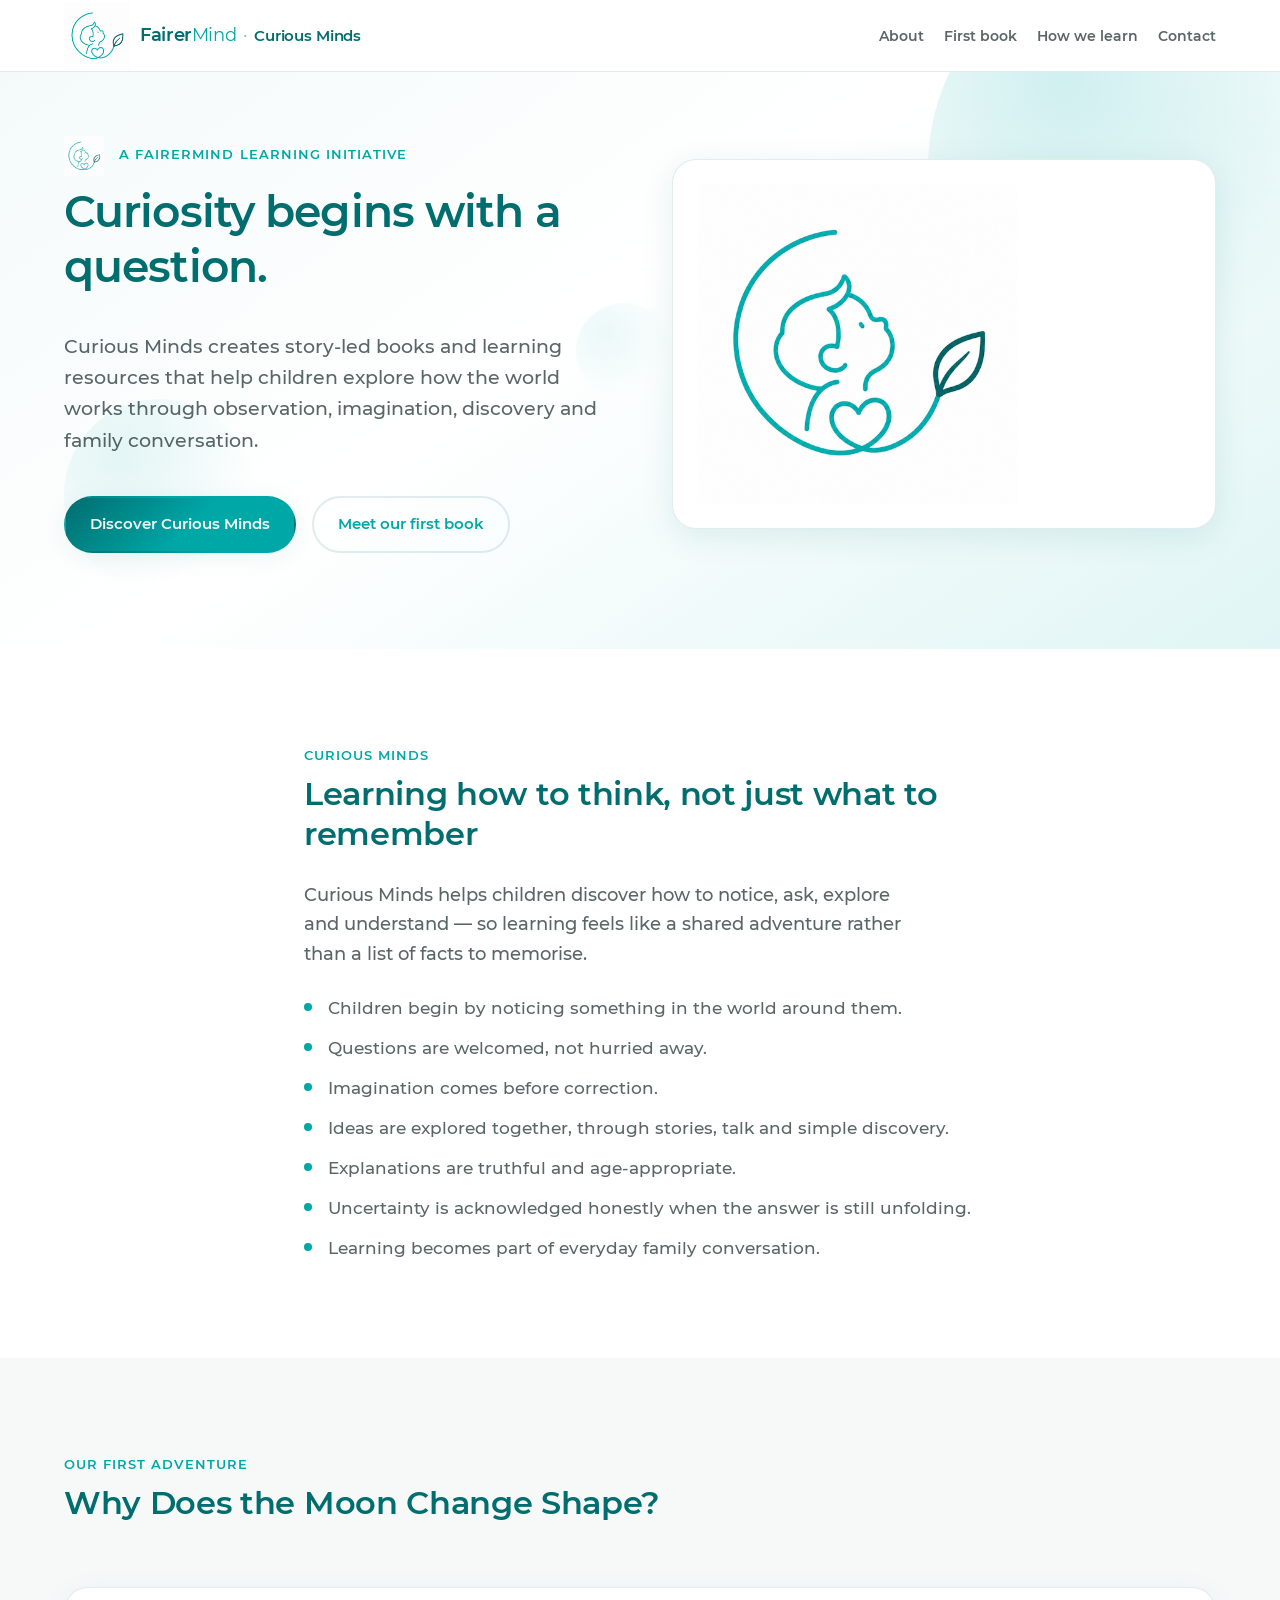
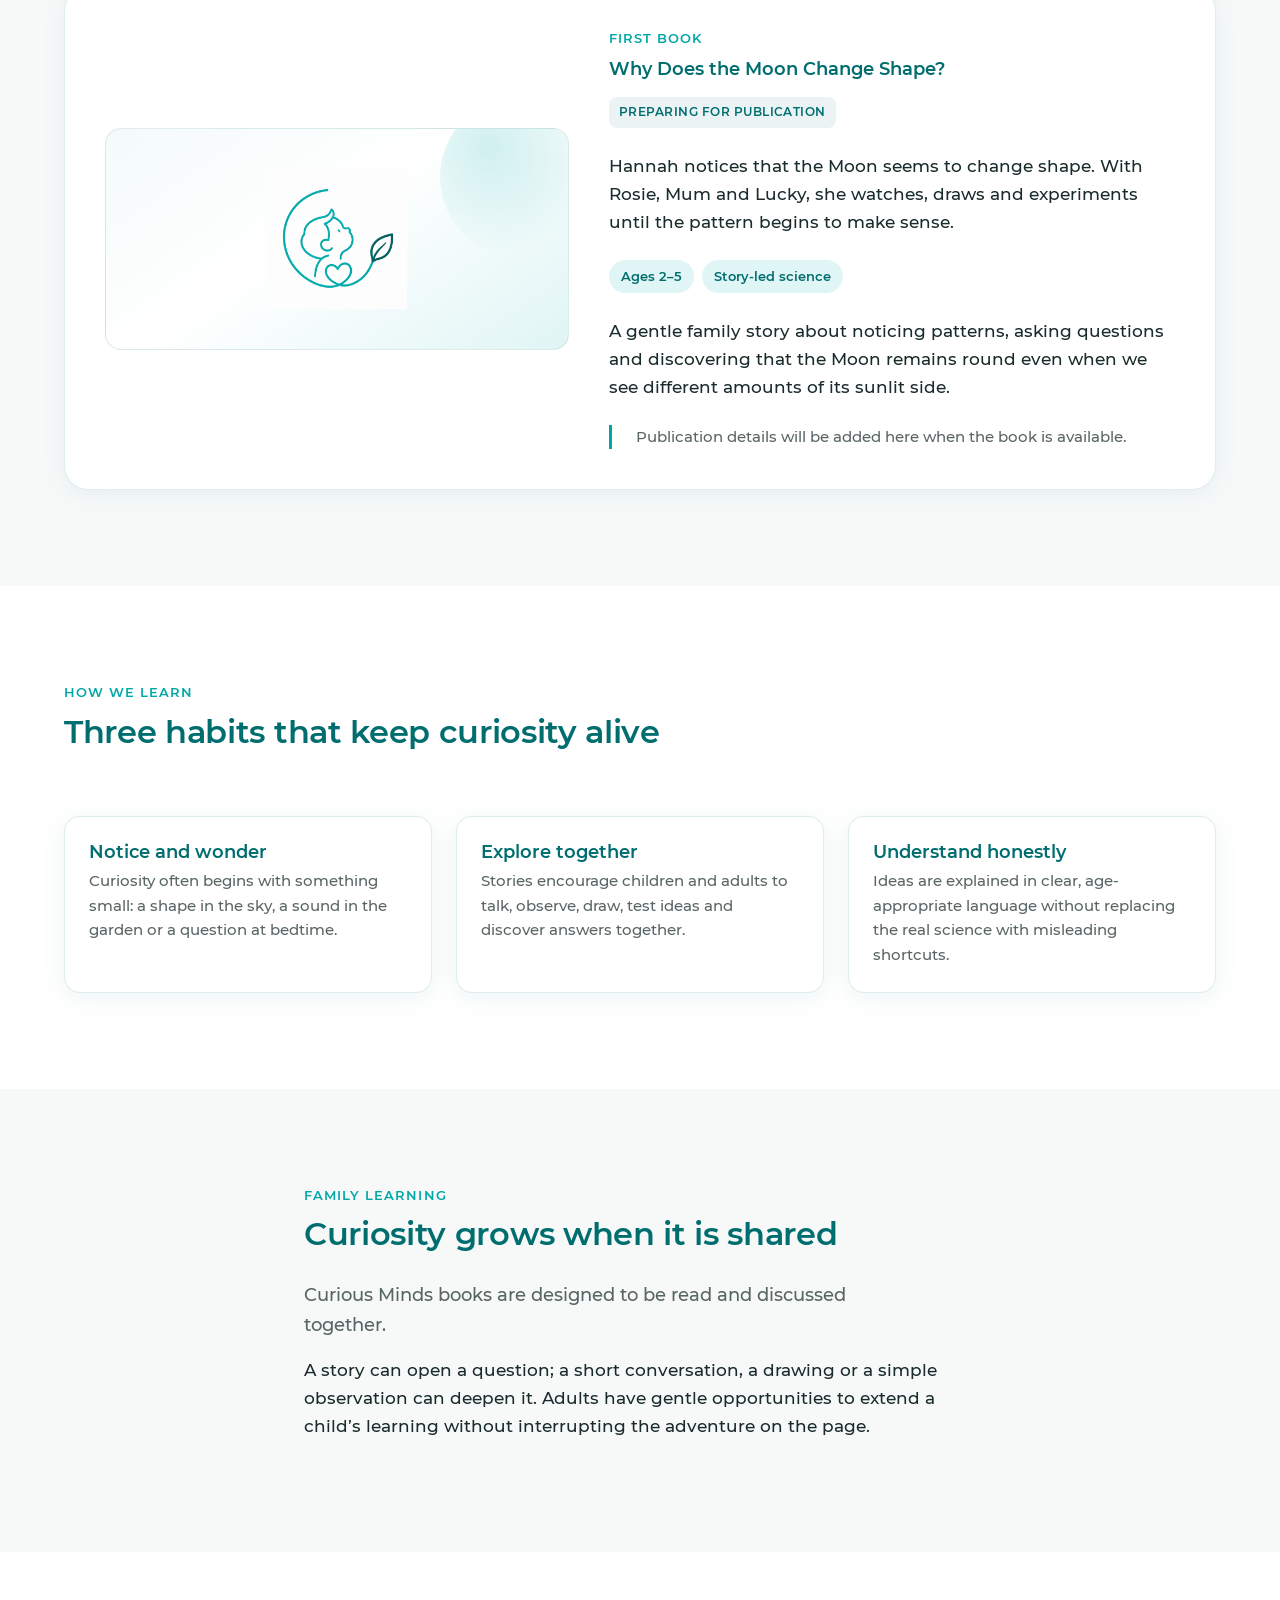
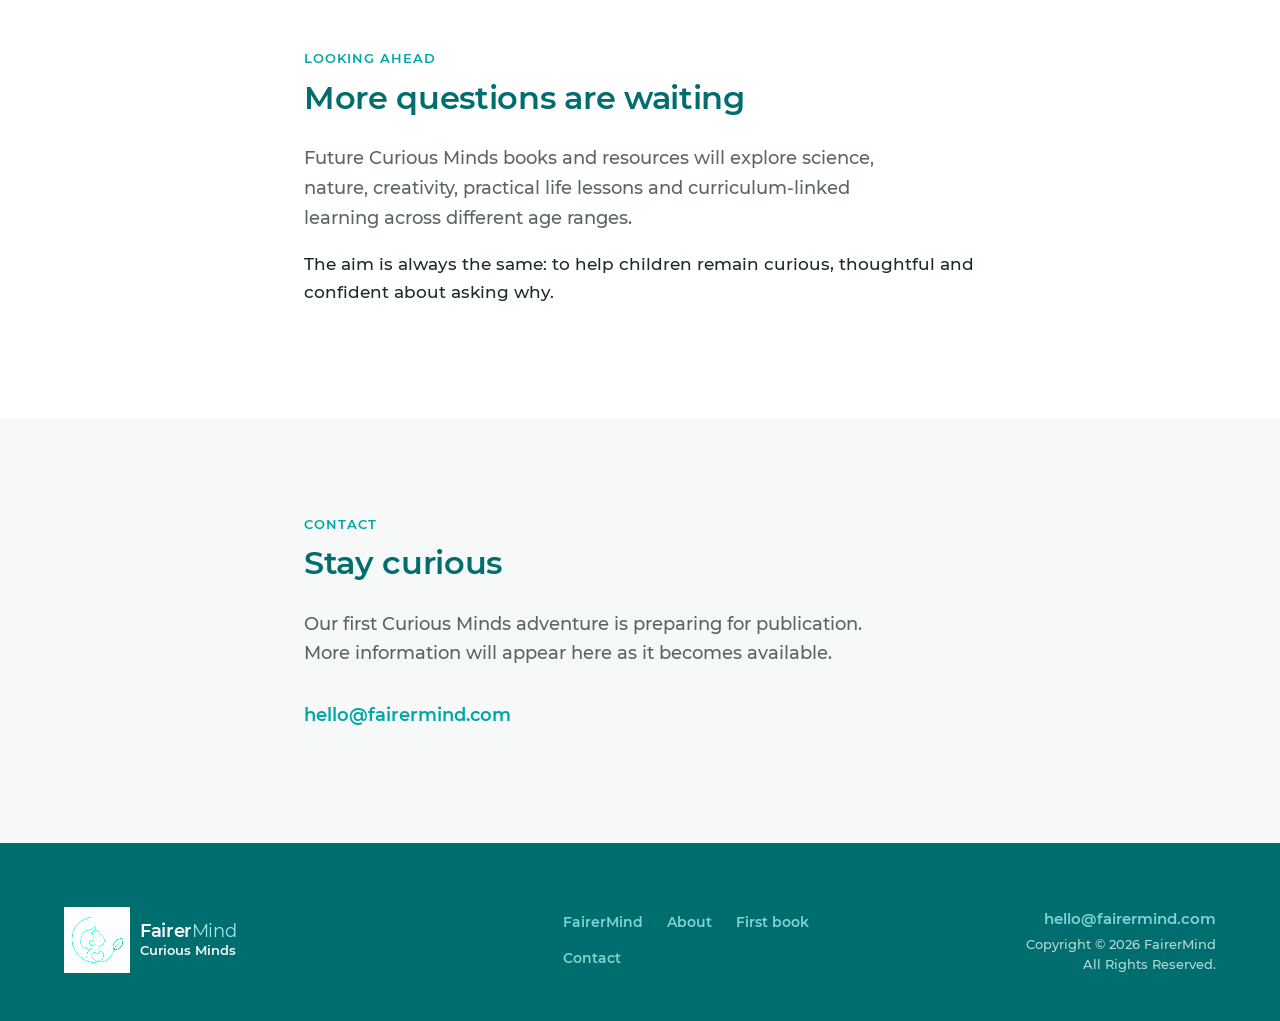
==== index.html @ 2596b267 "Create Curious Minds public website" ====
<!DOCTYPE html>
<html lang="en-GB">
<head>
  <meta charset="UTF-8">
  <meta name="viewport" content="width=device-width, initial-scale=1.0">
  <meta name="description" content="Curious Minds creates story-led books and learning resources that help children explore how the world works through observation, imagination, discovery and family conversation.">
  <title>Curious Minds | Curiosity-led learning from FairerMind</title>
  <link rel="icon" type="image/svg+xml" href="favicon.svg?v=1">
  <link rel="stylesheet" href="css/styles.css">
</head>
<body>
  <a class="skip-link" href="#main">Skip to content</a>

  <header class="site-header">
    <div class="container site-header__inner">
      <div class="brand">
        <a class="brand__logo-link" href="#top" aria-label="Curious Minds home">
          <img
            class="brand__logo"
            src="assets/logos/FairerMind-CuriousMinds.png"
            alt=""
            width="66"
            height="66"
          >
        </a>
        <span class="brand__lockup">
          <a class="brand__wordmark" href="https://fairermind.com/" aria-label="FairerMind homepage">
            <span class="brand__fairer">Fairer</span><span class="brand__mind">Mind</span>
          </a>
          <span class="brand__sep" aria-hidden="true">·</span>
          <a class="brand__product" href="#top">Curious Minds</a>
        </span>
      </div>
      <nav class="site-nav" aria-label="Primary">
        <ul class="site-nav__list">
          <li><a href="#about">About</a></li>
          <li><a href="#first-book">First book</a></li>
          <li><a href="#how-we-learn">How we learn</a></li>
          <li><a href="#contact">Contact</a></li>
        </ul>
      </nav>
    </div>
  </header>

  <main id="main">
    <section class="hero" id="top" aria-labelledby="hero-heading">
      <div class="hero__bg" aria-hidden="true">
        <span class="circle circle--lg"></span>
        <span class="circle circle--md"></span>
        <span class="circle circle--sm"></span>
      </div>
      <div class="container hero__grid">
        <div class="hero__content">
          <p class="eyebrow">
            <img src="assets/logos/FairerMind-CuriousMinds.png" alt="">
            A FairerMind learning initiative
          </p>
          <h1 id="hero-heading">Curiosity begins with a question.</h1>
          <p class="hero__lead">
            Curious Minds creates story-led books and learning resources that help children
            explore how the world works through observation, imagination, discovery and family
            conversation.
          </p>
          <div class="hero__actions">
            <a class="btn btn--primary" href="#about">Discover Curious Minds</a>
            <a class="btn btn--ghost" href="#first-book">Meet our first book</a>
          </div>
        </div>
        <figure class="hero__visual">
          <img
            src="assets/logos/FairerMind-CuriousMinds.png"
            alt="Curious Minds logo"
            width="320"
            height="320"
            loading="eager"
          >
        </figure>
      </div>
    </section>

    <section class="section" id="about" aria-labelledby="about-heading">
      <div class="container narrow">
        <p class="eyebrow">Curious Minds</p>
        <h2 id="about-heading">Learning how to think, not just what to remember</h2>
        <p class="section__lead">
          Curious Minds helps children discover how to notice, ask, explore and understand —
          so learning feels like a shared adventure rather than a list of facts to memorise.
        </p>
        <ul class="about-list">
          <li>Children begin by noticing something in the world around them.</li>
          <li>Questions are welcomed, not hurried away.</li>
          <li>Imagination comes before correction.</li>
          <li>Ideas are explored together, through stories, talk and simple discovery.</li>
          <li>Explanations are truthful and age-appropriate.</li>
          <li>Uncertainty is acknowledged honestly when the answer is still unfolding.</li>
          <li>Learning becomes part of everyday family conversation.</li>
        </ul>
      </div>
    </section>

    <section class="section section--alt" id="first-book" aria-labelledby="first-book-heading">
      <div class="container">
        <div class="section__header">
          <p class="eyebrow">Our first adventure</p>
          <h2 id="first-book-heading">Why Does the Moon Change Shape?</h2>
        </div>
        <article class="book-teaser">
          <figure class="book-teaser__visual" aria-hidden="true">
            <img
              src="assets/logos/FairerMind-CuriousMinds.png"
              alt=""
              width="140"
              height="140"
            >
          </figure>
          <div class="book-teaser__content">
            <p class="eyebrow book-teaser__eyebrow">First book</p>
            <h3 class="book-teaser__title">Why Does the Moon Change Shape?</h3>
            <span class="book-badge">Preparing for publication</span>
            <p>
              Hannah notices that the Moon seems to change shape. With Rosie, Mum and Lucky,
              she watches, draws and experiments until the pattern begins to make sense.
            </p>
            <ul class="book-meta">
              <li>Ages 2–5</li>
              <li>Story-led science</li>
            </ul>
            <p>
              A gentle family story about noticing patterns, asking questions and discovering
              that the Moon remains round even when we see different amounts of its sunlit side.
            </p>
            <p class="book-teaser__note">
              Publication details will be added here when the book is available.
            </p>
          </div>
        </article>
      </div>
    </section>

    <section class="section" id="how-we-learn" aria-labelledby="how-we-learn-heading">
      <div class="container">
        <div class="section__header">
          <p class="eyebrow">How we learn</p>
          <h2 id="how-we-learn-heading">Three habits that keep curiosity alive</h2>
        </div>
        <div class="panels-grid">
          <article class="panel-card">
            <h3>Notice and wonder</h3>
            <p>
              Curiosity often begins with something small: a shape in the sky, a sound in the
              garden or a question at bedtime.
            </p>
          </article>
          <article class="panel-card">
            <h3>Explore together</h3>
            <p>
              Stories encourage children and adults to talk, observe, draw, test ideas and
              discover answers together.
            </p>
          </article>
          <article class="panel-card">
            <h3>Understand honestly</h3>
            <p>
              Ideas are explained in clear, age-appropriate language without replacing the real
              science with misleading shortcuts.
            </p>
          </article>
        </div>
      </div>
    </section>

    <section class="section section--alt" aria-labelledby="family-heading">
      <div class="container narrow">
        <p class="eyebrow">Family learning</p>
        <h2 id="family-heading">Curiosity grows when it is shared</h2>
        <p class="section__lead">
          Curious Minds books are designed to be read and discussed together.
        </p>
        <p>
          A story can open a question; a short conversation, a drawing or a simple observation
          can deepen it. Adults have gentle opportunities to extend a child’s learning without
          interrupting the adventure on the page.
        </p>
      </div>
    </section>

    <section class="section" aria-labelledby="ahead-heading">
      <div class="container narrow">
        <p class="eyebrow">Looking ahead</p>
        <h2 id="ahead-heading">More questions are waiting</h2>
        <p class="section__lead">
          Future Curious Minds books and resources will explore science, nature, creativity,
          practical life lessons and curriculum-linked learning across different age ranges.
        </p>
        <p>
          The aim is always the same: to help children remain curious, thoughtful and confident
          about asking why.
        </p>
      </div>
    </section>

    <section class="section section--alt" id="contact" aria-labelledby="contact-heading">
      <div class="container narrow">
        <p class="eyebrow">Contact</p>
        <h2 id="contact-heading">Stay curious</h2>
        <p class="section__lead">
          Our first Curious Minds adventure is preparing for publication. More information will
          appear here as it becomes available.
        </p>
        <p>
          <a class="contact-email" href="mailto:hello@fairermind.com">hello@fairermind.com</a>
        </p>
      </div>
    </section>
  </main>

  <footer class="site-footer">
    <div class="container site-footer__grid">
      <div class="site-footer__brand">
        <a class="footer-brand" href="#top" aria-label="Curious Minds home">
          <img
            class="footer-brand__logo"
            src="assets/logos/FairerMind-CuriousMinds.png"
            alt=""
            width="66"
            height="66"
          >
          <span class="footer-brand__lockup">
            <span class="footer-brand__wordmark">
              <span class="footer-brand__fairer">Fairer</span><span class="footer-brand__mind">Mind</span>
            </span>
            <span class="footer-brand__product">Curious Minds</span>
          </span>
        </a>
      </div>
      <nav class="site-footer__nav" aria-label="Footer">
        <ul>
          <li><a href="https://fairermind.com/">FairerMind</a></li>
          <li><a href="#about">About</a></li>
          <li><a href="#first-book">First book</a></li>
          <li><a href="#contact">Contact</a></li>
        </ul>
      </nav>
      <div class="site-footer__meta">
        <a class="site-footer__email" href="mailto:hello@fairermind.com">hello@fairermind.com</a>
        <p class="footer-copy">
          Copyright &copy; 2026 FairerMind<br>
          All Rights Reserved.
        </p>
      </div>
    </div>
  </footer>
</body>
</html>
---- css/styles.css ----
@font-face {
  font-family: "Montserrat";
  font-style: normal;
  font-weight: 400;
  font-display: swap;
  src: url("../assets/fonts/montserrat/Montserrat-Regular.woff2") format("woff2");
}

@font-face {
  font-family: "Montserrat";
  font-style: normal;
  font-weight: 500;
  font-display: swap;
  src: url("../assets/fonts/montserrat/Montserrat-Medium.woff2") format("woff2");
}

@font-face {
  font-family: "Montserrat";
  font-style: normal;
  font-weight: 600;
  font-display: swap;
  src: url("../assets/fonts/montserrat/Montserrat-SemiBold.woff2") format("woff2");
}

/* ==========================================================================
   FairerMind Curious Minds — public site
   Brand shell aligned with FAIRERMIND_SITE_SHELL.md
   ========================================================================== */

:root {
  --teal-primary: #00a7a7;
  --teal-dark: #006d6f;
  --teal-highlight: #00a7a7;
  --teal-muted: #7fd4d4;
  --teal-tint: #f4fafa;
  --teal-tint-deep: #e0f5f5;

  --text-primary: #006d6f;
  --text-body: #1a2b2b;
  --text-muted: rgba(26, 43, 43, 0.72);
  --text-on-teal: #f4fafa;

  --surface: #ffffff;
  --surface-alt: #f7f9f9;
  --border: rgba(0, 109, 111, 0.12);
  --shadow-soft: 0 4px 24px rgba(0, 109, 111, 0.08);
  --shadow-card: 0 8px 32px rgba(0, 109, 111, 0.1);

  --font: "Montserrat", system-ui, -apple-system, "Segoe UI", sans-serif;
  --weight-medium: 500;
  --weight-semibold: 600;
  --weight-bold: 700;

  --space-xs: 0.5rem;
  --space-sm: 1rem;
  --space-md: 1.5rem;
  --space-lg: 2.5rem;
  --space-xl: 4rem;
  --space-2xl: 6rem;

  --radius-sm: 0.5rem;
  --radius-md: 1rem;
  --radius-lg: 1.5rem;
  --radius-full: 9999px;

  --max-width: 72rem;
  --narrow-width: 42rem;
  --header-height: 4.5rem;

  --gradient-hero: linear-gradient(
    145deg,
    var(--teal-tint) 0%,
    var(--surface) 45%,
    var(--teal-tint-deep) 100%
  );
  --gradient-teal: linear-gradient(
    135deg,
    var(--teal-dark) 0%,
    var(--teal-primary) 55%,
    var(--teal-highlight) 100%
  );
}

*,
*::before,
*::after {
  box-sizing: border-box;
}

html {
  scroll-behavior: smooth;
}

body {
  margin: 0;
  font-family: var(--font);
  font-weight: var(--weight-medium);
  font-size: 1.0625rem;
  line-height: 1.65;
  color: var(--text-body);
  background: var(--surface);
  -webkit-font-smoothing: antialiased;
}

img {
  max-width: 100%;
  height: auto;
  display: block;
}

a {
  color: var(--teal-primary);
  text-decoration-thickness: 1px;
  text-underline-offset: 0.2em;
  transition: color 0.2s ease;
}

a:hover {
  color: var(--teal-dark);
}

a:focus-visible,
.btn:focus-visible {
  outline: none;
  box-shadow: 0 0 0 3px rgba(0, 109, 111, 0.2);
}

h1,
h2,
h3 {
  color: var(--text-primary);
  line-height: 1.25;
  margin-top: 0;
}

h1 {
  font-size: clamp(2rem, 5vw, 2.75rem);
  font-weight: var(--weight-bold);
  letter-spacing: -0.02em;
}

h2 {
  font-size: clamp(1.5rem, 3.5vw, 2rem);
  font-weight: var(--weight-semibold);
  letter-spacing: -0.01em;
}

h3 {
  font-size: 1.125rem;
  font-weight: var(--weight-semibold);
}

p {
  margin: 0 0 var(--space-sm);
}

ul {
  margin: 0;
  padding: 0;
}

.container {
  width: min(100% - 2rem, var(--max-width));
  margin-inline: auto;
}

.narrow {
  width: min(100% - 2rem, var(--narrow-width));
  margin-inline: auto;
}

.skip-link {
  position: absolute;
  top: -100%;
  left: var(--space-sm);
  z-index: 1000;
  padding: 0.75rem 1rem;
  background: var(--teal-dark);
  color: var(--text-on-teal);
  border-radius: var(--radius-sm);
  text-decoration: none;
  font-weight: var(--weight-semibold);
}

.skip-link:focus {
  top: var(--space-sm);
}

.eyebrow {
  font-size: 0.8125rem;
  font-weight: var(--weight-semibold);
  letter-spacing: 0.08em;
  text-transform: uppercase;
  color: var(--teal-primary);
  margin: 0 0 var(--space-xs);
}

.eyebrow img {
  display: inline-block;
  vertical-align: middle;
  width: auto;
  height: 40px;
  margin-right: 0.625rem;
}

.section__lead {
  font-size: 1.125rem;
  color: var(--text-muted);
  max-width: 38rem;
}

/* Header */

.site-header {
  position: sticky;
  top: 0;
  z-index: 100;
  height: var(--header-height);
  background: rgba(255, 255, 255, 0.92);
  backdrop-filter: blur(12px);
  border-bottom: 1px solid var(--border);
}

.site-header__inner {
  display: flex;
  align-items: center;
  justify-content: space-between;
  height: 100%;
  gap: var(--space-md);
}

.brand {
  display: inline-flex;
  align-items: center;
  gap: 0.625rem;
  color: var(--text-primary);
}

.brand__logo-link {
  display: flex;
  flex-shrink: 0;
  text-decoration: none;
}

.brand__logo {
  width: 66px;
  height: 66px;
  object-fit: contain;
}

.brand__lockup {
  display: inline-flex;
  align-items: baseline;
  flex-wrap: wrap;
  line-height: 1.15;
  gap: 0;
}

.brand__wordmark {
  font-size: 1.125rem;
  letter-spacing: -0.02em;
  text-decoration: none;
}

.brand__fairer {
  font-weight: var(--weight-semibold);
  color: var(--teal-dark);
}

.brand__mind {
  font-weight: 400;
  color: var(--teal-primary);
}

.brand__wordmark:hover .brand__fairer {
  color: var(--teal-primary);
}

.brand__wordmark:hover .brand__mind {
  color: var(--teal-dark);
}

.brand__sep {
  margin: 0 0.35em;
  font-size: 1.125rem;
  font-weight: 400;
  color: var(--teal-primary);
  opacity: 0.65;
}

.brand__product {
  font-size: 0.9375rem;
  font-weight: var(--weight-semibold);
  color: var(--teal-dark);
  letter-spacing: -0.01em;
  text-decoration: none;
}

.brand__product:hover {
  color: var(--teal-primary);
}

.site-nav__list {
  display: flex;
  flex-wrap: wrap;
  gap: 0.25rem 1.25rem;
  list-style: none;
}

.site-nav a {
  text-decoration: none;
  font-size: 0.875rem;
  font-weight: var(--weight-semibold);
  color: var(--text-muted);
}

.site-nav a:hover {
  color: var(--teal-primary);
}

/* Buttons */

.btn {
  display: inline-flex;
  align-items: center;
  justify-content: center;
  padding: 0.875rem 1.5rem;
  font-family: var(--font);
  font-size: 0.9375rem;
  font-weight: var(--weight-semibold);
  text-decoration: none;
  border-radius: var(--radius-full);
  border: 2px solid transparent;
  transition: background 0.2s ease, color 0.2s ease, border-color 0.2s ease,
    box-shadow 0.2s ease;
}

.btn--primary {
  background: var(--gradient-teal);
  color: var(--text-on-teal);
  box-shadow: var(--shadow-soft);
}

.btn--primary:hover {
  color: var(--text-on-teal);
  box-shadow: var(--shadow-card);
}

.btn--ghost {
  background: transparent;
  color: var(--teal-primary);
  border-color: var(--border);
}

.btn--ghost:hover {
  background: var(--teal-tint);
  border-color: var(--teal-primary);
}

/* Hero */

.hero {
  position: relative;
  overflow: hidden;
  padding: var(--space-xl) 0 var(--space-2xl);
  background: var(--gradient-hero);
}

.hero__bg {
  position: absolute;
  inset: 0;
  pointer-events: none;
  overflow: hidden;
}

.circle {
  position: absolute;
  border-radius: var(--radius-full);
  background: radial-gradient(circle at 30% 30%, var(--teal-muted), transparent 70%);
  opacity: 0.35;
}

.circle--lg {
  width: min(28rem, 80vw);
  height: min(28rem, 80vw);
  top: -8rem;
  right: -6rem;
}

.circle--md {
  width: 12rem;
  height: 12rem;
  bottom: 10%;
  left: 5%;
  opacity: 0.2;
}

.circle--sm {
  width: 6rem;
  height: 6rem;
  top: 40%;
  left: 45%;
  opacity: 0.15;
}

.hero__grid {
  position: relative;
  display: grid;
  gap: var(--space-xl);
  align-items: center;
}

.hero__content {
  max-width: 36rem;
}

.hero__lead {
  font-size: 1.1875rem;
  color: var(--text-muted);
  margin-bottom: var(--space-lg);
}

.hero__actions {
  display: flex;
  flex-wrap: wrap;
  gap: var(--space-sm);
  align-items: center;
}

.hero__visual {
  margin: 0;
  padding: var(--space-md);
  background: var(--surface);
  border-radius: var(--radius-lg);
  box-shadow: var(--shadow-card);
  border: 1px solid var(--border);
}

.hero__visual img {
  width: 320px;
  max-width: 100%;
  height: auto;
  margin-right: auto;
  object-fit: contain;
}

/* Sections */

.section {
  padding: var(--space-2xl) 0;
}

.section--alt {
  background: var(--surface-alt);
}

.section__header {
  margin-bottom: var(--space-xl);
}

.section__header .section__lead {
  margin-top: var(--space-sm);
}

.about-list {
  list-style: none;
  margin: var(--space-md) 0 0;
  padding: 0;
  display: grid;
  gap: 0.75rem;
}

.about-list li {
  position: relative;
  padding-left: 1.5rem;
  color: var(--text-muted);
  font-size: 1.0625rem;
}

.about-list li::before {
  content: "";
  position: absolute;
  left: 0;
  top: 0.55em;
  width: 0.5rem;
  height: 0.5rem;
  border-radius: var(--radius-full);
  background: var(--teal-primary);
}

.panels-grid {
  display: grid;
  gap: var(--space-md);
}

.panel-card {
  padding: var(--space-md);
  background: var(--surface);
  border: 1px solid var(--border);
  border-radius: var(--radius-md);
  box-shadow: var(--shadow-soft);
}

.panel-card h3 {
  margin-bottom: 0.35rem;
}

.panel-card p {
  margin: 0;
  font-size: 0.9375rem;
  color: var(--text-muted);
}

/* First book teaser */

.book-teaser {
  display: grid;
  gap: var(--space-lg);
  padding: var(--space-lg);
  background: var(--surface);
  border: 1px solid var(--border);
  border-radius: var(--radius-lg);
  box-shadow: var(--shadow-soft);
}

.book-teaser__visual {
  margin: 0;
  display: flex;
  align-items: center;
  justify-content: center;
  min-height: 12rem;
  padding: var(--space-lg);
  background: var(--gradient-hero);
  border-radius: var(--radius-md);
  border: 1px solid var(--border);
  position: relative;
  overflow: hidden;
}

.book-teaser__visual::before {
  content: "";
  position: absolute;
  width: 10rem;
  height: 10rem;
  border-radius: var(--radius-full);
  background: radial-gradient(circle at 30% 30%, var(--teal-muted), transparent 70%);
  opacity: 0.35;
  top: -2rem;
  right: -2rem;
}

.book-teaser__visual img {
  position: relative;
  width: 140px;
  height: 140px;
  object-fit: contain;
}

.book-teaser__eyebrow {
  margin-bottom: var(--space-xs);
}

.book-teaser__title {
  margin-bottom: var(--space-sm);
}

.book-badge {
  display: inline-block;
  font-size: 0.75rem;
  font-weight: var(--weight-semibold);
  letter-spacing: 0.04em;
  text-transform: uppercase;
  padding: 0.35rem 0.65rem;
  border-radius: var(--radius-sm);
  color: var(--teal-dark);
  background: rgba(0, 109, 111, 0.08);
  margin-bottom: var(--space-md);
}

.book-meta {
  display: flex;
  flex-wrap: wrap;
  gap: 0.5rem;
  list-style: none;
  margin: var(--space-md) 0;
  padding: 0;
}

.book-meta li {
  font-size: 0.8125rem;
  font-weight: var(--weight-semibold);
  color: var(--teal-dark);
  background: var(--teal-tint-deep);
  padding: 0.35rem 0.75rem;
  border-radius: var(--radius-full);
}

.book-teaser__note {
  margin: var(--space-md) 0 0;
  font-size: 0.9375rem;
  color: var(--text-muted);
  border-left: 3px solid var(--teal-highlight);
  padding-left: var(--space-md);
}

.contact-email {
  display: inline-block;
  margin-top: var(--space-sm);
  font-size: 1.125rem;
  font-weight: var(--weight-semibold);
  text-decoration: none;
}

.contact-email:hover {
  text-decoration: underline;
}

/* Footer */

.site-footer {
  padding: var(--space-xl) 0 var(--space-lg);
  background: var(--teal-dark);
  color: rgba(240, 253, 250, 0.85);
}

.site-footer a {
  color: var(--teal-muted);
  text-decoration: none;
}

.site-footer a:hover {
  color: var(--text-on-teal);
}

.site-footer a:focus-visible {
  box-shadow: 0 0 0 3px rgba(127, 212, 212, 0.45);
}

.site-footer__grid {
  display: grid;
  gap: var(--space-lg);
}

.footer-brand {
  display: inline-flex;
  align-items: center;
  gap: 0.625rem;
  text-decoration: none;
  color: var(--text-on-teal);
}

.footer-brand__logo {
  flex-shrink: 0;
  display: block;
  width: 66px;
  height: 66px;
  object-fit: contain;
  filter: brightness(1.85) saturate(0.85);
}

.footer-brand__lockup {
  display: flex;
  flex-direction: column;
  align-items: flex-start;
  justify-content: center;
  line-height: 1.1;
  gap: 0.125rem;
}

.footer-brand__wordmark {
  font-size: 1.125rem;
  letter-spacing: -0.02em;
  white-space: nowrap;
}

.footer-brand__fairer {
  font-weight: var(--weight-semibold);
  color: #f4fafa;
}

.footer-brand__mind {
  font-weight: 400;
  color: #9de8e8;
}

.footer-brand__product {
  font-size: 0.8125rem;
  font-weight: var(--weight-semibold);
  color: #f4fafa;
}

.site-footer__nav ul {
  list-style: none;
  margin: 0;
  padding: 0;
  display: flex;
  flex-wrap: wrap;
  gap: 0.5rem 1.5rem;
}

.site-footer__nav a {
  font-size: 0.875rem;
  font-weight: var(--weight-semibold);
}

.site-footer__meta {
  display: flex;
  flex-direction: column;
  gap: 0.25rem;
}

.site-footer__email {
  font-size: 0.9375rem;
  font-weight: var(--weight-semibold);
}

.footer-copy {
  margin: 0;
  font-size: 0.8125rem;
  color: rgba(240, 253, 250, 0.75);
  line-height: 1.5;
}

/* Responsive */

@media (min-width: 48rem) {
  .hero__grid {
    grid-template-columns: 1fr 1fr;
  }

  .book-teaser {
    grid-template-columns: minmax(0, 0.9fr) minmax(0, 1.1fr);
    align-items: center;
  }

  .site-footer__grid {
    grid-template-columns: 1.5fr 1fr 1fr;
    align-items: start;
  }

  .site-footer__meta {
    text-align: right;
    align-items: flex-end;
  }
}

@media (min-width: 60rem) {
  .panels-grid {
    grid-template-columns: repeat(3, minmax(0, 1fr));
  }
}

@media (max-width: 47.99rem) {
  .site-header {
    height: auto;
    padding-block: 0.375rem;
  }

  .site-header__inner {
    flex-direction: column;
    align-items: center;
    justify-content: center;
    gap: 0.25rem;
    height: auto;
  }

  .brand {
    justify-content: center;
  }

  .brand__logo {
    width: 56px;
    height: 56px;
  }

  .brand__wordmark,
  .brand__sep {
    font-size: 1rem;
  }

  .brand__product {
    font-size: 0.8125rem;
  }

  .site-nav {
    width: 100%;
  }

  .site-nav__list {
    justify-content: center;
    gap: 0.25rem 0.8rem;
  }

  .site-nav a {
    font-size: 0.95rem;
    white-space: nowrap;
    padding-block: 0.125rem;
  }

  .hero {
    padding: var(--space-lg) 0 var(--space-xl);
  }

  .hero__actions {
    width: 100%;
  }

  .hero__actions .btn {
    width: 100%;
  }
}

@media (prefers-reduced-motion: reduce) {
  html {
    scroll-behavior: auto;
  }

  *,
  *::before,
  *::after {
    transition-duration: 0.01ms !important;
  }
}
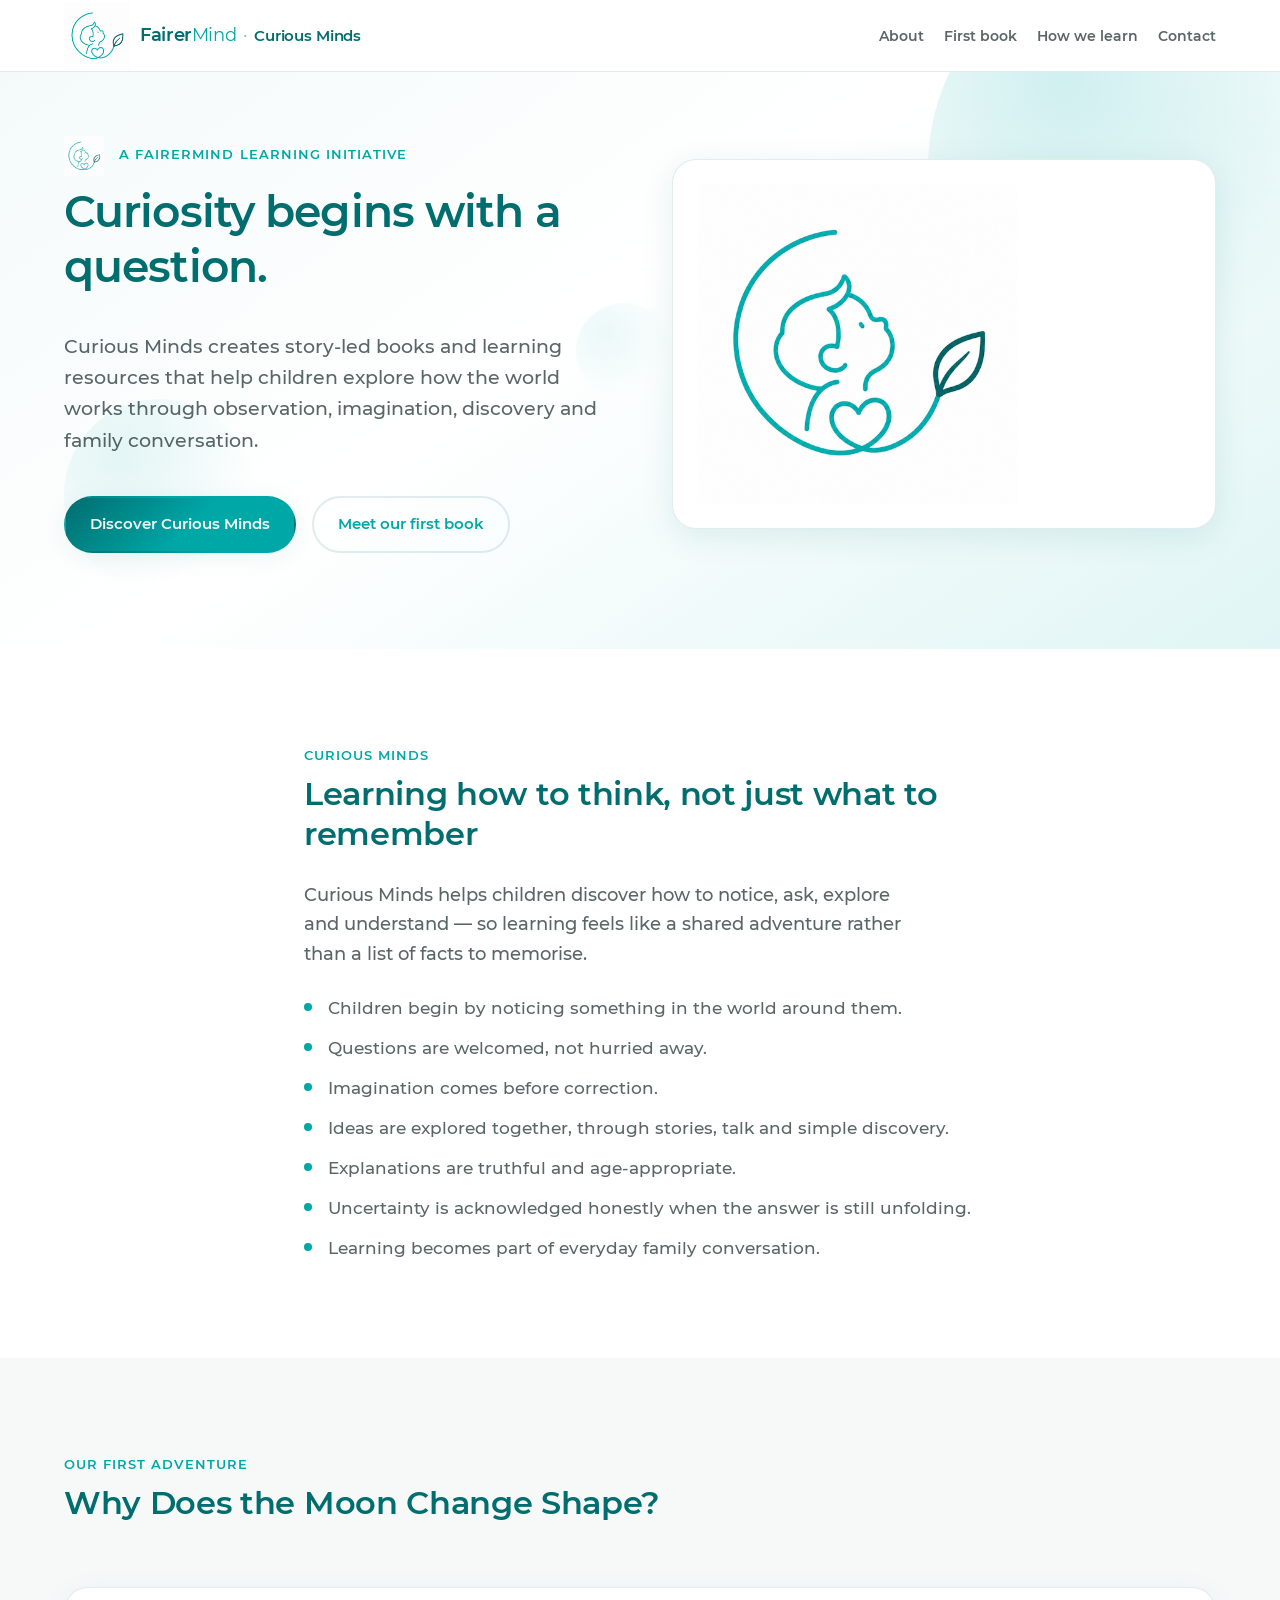
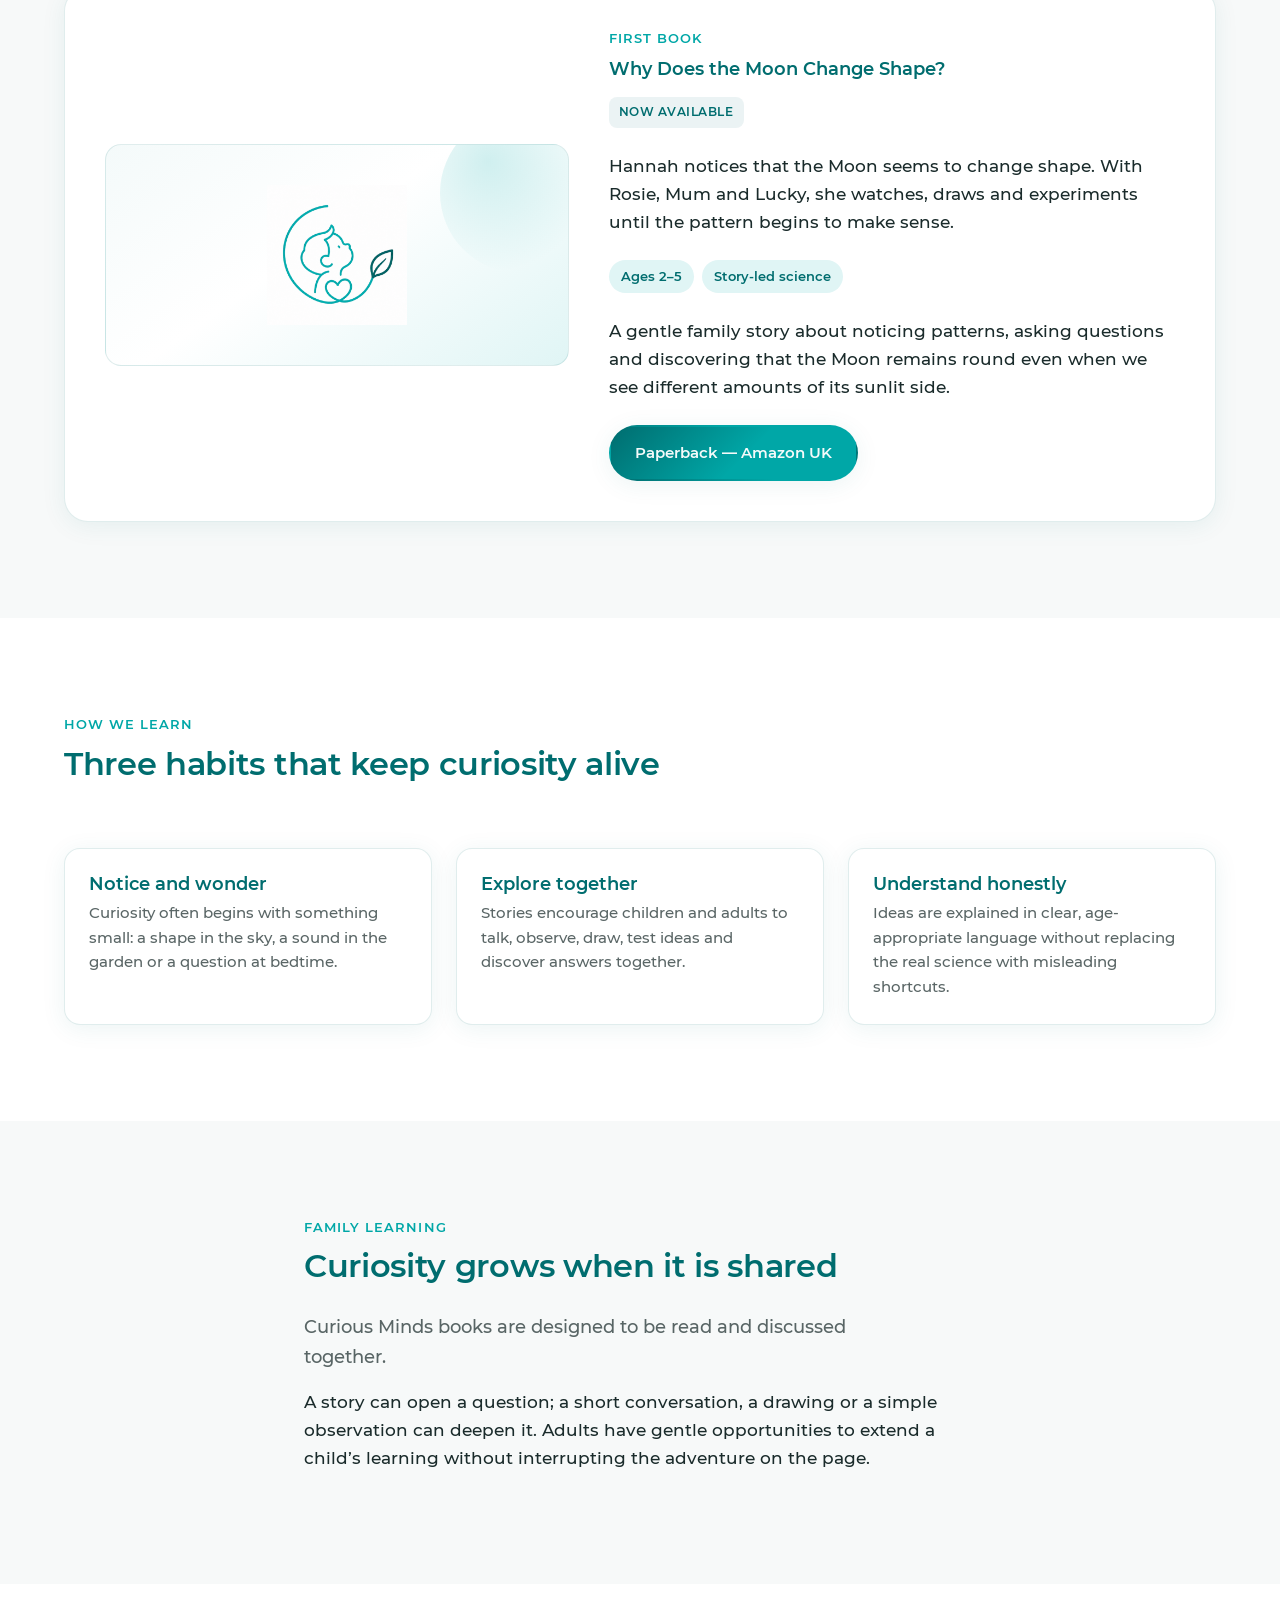
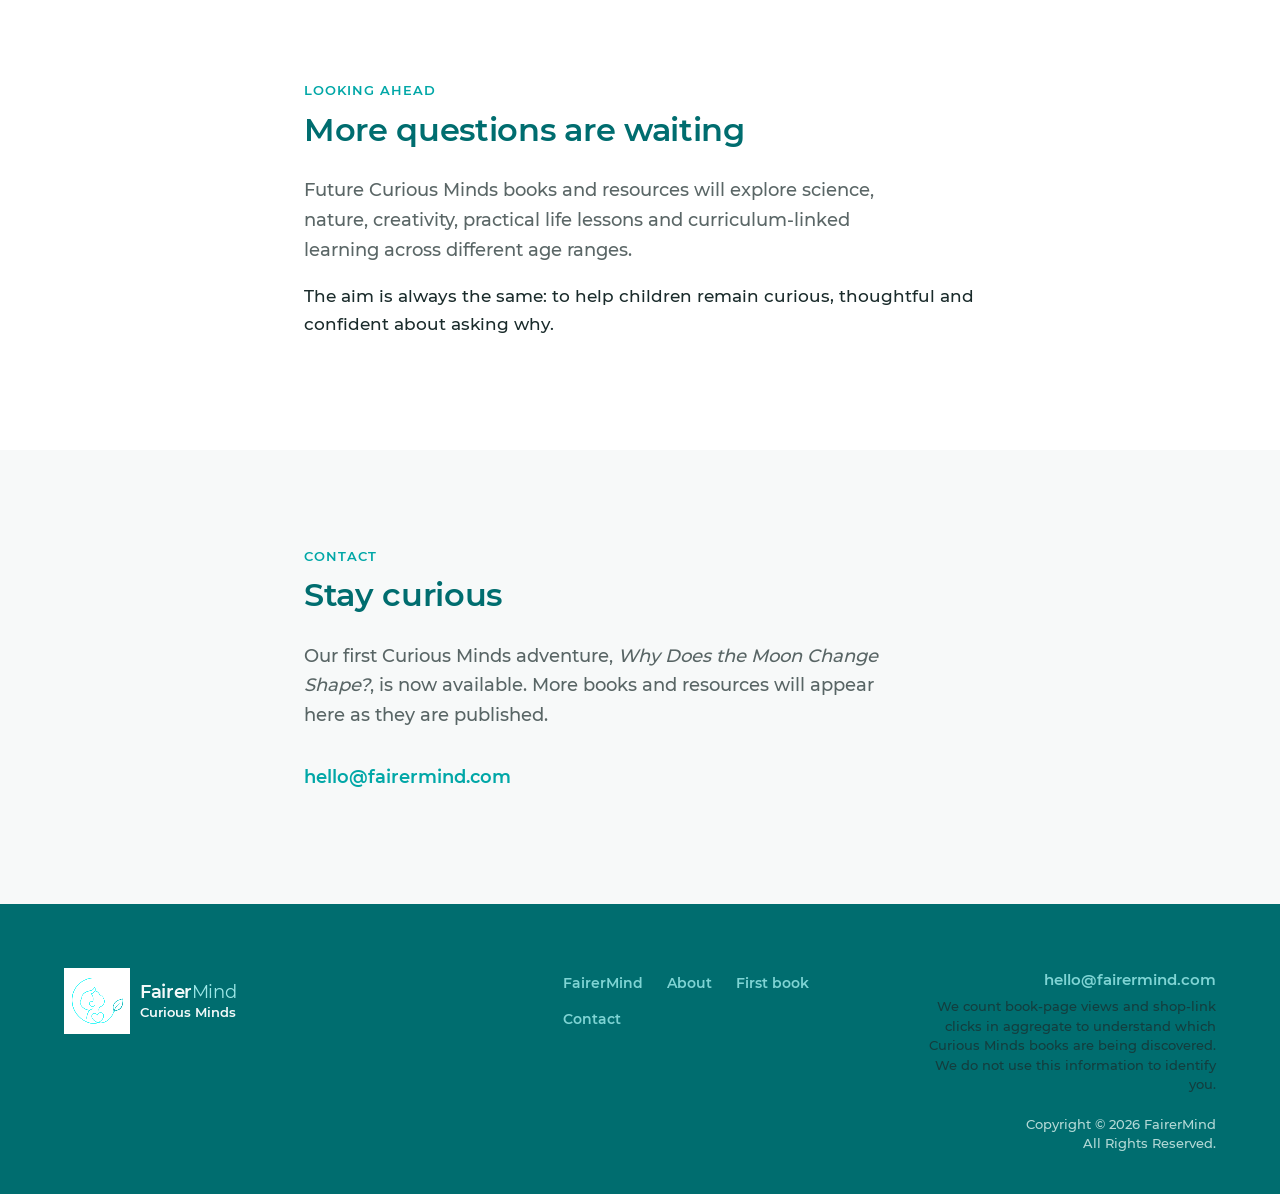
==== commit f1044793: "Add aggregate Amazon click tracking with catalogue-driven redirects Record first-party amazon_click " ====
--- a/index.html
+++ b/index.html
@@ -104,7 +104,10 @@
           <p class="eyebrow">Our first adventure</p>
           <h2 id="first-book-heading">Why Does the Moon Change Shape?</h2>
         </div>
-        <article class="book-teaser">
+        <article
+          class="book-teaser"
+          data-book-id="CM-Y02to05-STO-SCI-MOON"
+        >
           <figure class="book-teaser__visual" aria-hidden="true">
             <img
               src="assets/logos/FairerMind-CuriousMinds.png"
@@ -116,7 +119,7 @@
           <div class="book-teaser__content">
             <p class="eyebrow book-teaser__eyebrow">First book</p>
             <h3 class="book-teaser__title">Why Does the Moon Change Shape?</h3>
-            <span class="book-badge">Preparing for publication</span>
+            <span class="book-badge">Now available</span>
             <p>
               Hannah notices that the Moon seems to change shape. With Rosie, Mum and Lucky,
               she watches, draws and experiments until the pattern begins to make sense.
@@ -129,9 +132,12 @@
               A gentle family story about noticing patterns, asking questions and discovering
               that the Moon remains round even when we see different amounts of its sunlit side.
             </p>
-            <p class="book-teaser__note">
-              Publication details will be added here when the book is available.
-            </p>
+            <div class="book-purchase hero__actions" aria-label="Buy Why Does the Moon Change Shape?">
+              <a
+                class="btn btn--primary"
+                href="/go/amazon/CM-Y02to05-STO-SCI-MOON?market=GB&amp;format=paperback&amp;src=home"
+              >Paperback — Amazon UK</a>
+            </div>
           </div>
         </article>
       </div>
@@ -204,8 +210,8 @@
         <p class="eyebrow">Contact</p>
         <h2 id="contact-heading">Stay curious</h2>
         <p class="section__lead">
-          Our first Curious Minds adventure is preparing for publication. More information will
-          appear here as it becomes available.
+          Our first Curious Minds adventure, <em>Why Does the Moon Change Shape?</em>, is now
+          available. More books and resources will appear here as they are published.
         </p>
         <p>
           <a class="contact-email" href="mailto:hello@fairermind.com">hello@fairermind.com</a>
@@ -243,6 +249,10 @@
       </nav>
       <div class="site-footer__meta">
         <a class="site-footer__email" href="mailto:hello@fairermind.com">hello@fairermind.com</a>
+        <p class="footer-privacy">
+          We count book-page views and shop-link clicks in aggregate to understand which
+          Curious Minds books are being discovered. We do not use this information to identify you.
+        </p>
         <p class="footer-copy">
           Copyright &copy; 2026 FairerMind<br>
           All Rights Reserved.
--- a/css/styles.css
+++ b/css/styles.css
@@ -714,6 +714,14 @@
   font-weight: var(--weight-semibold);
 }
 
+.footer-privacy {
+  margin: 0 0 var(--space-sm);
+  font-size: 0.8125rem;
+  line-height: 1.5;
+  color: var(--text-muted);
+  max-width: 22rem;
+}
+
 .footer-copy {
   margin: 0;
   font-size: 0.8125rem;
@@ -810,6 +818,84 @@
   }
 }
 
+/* QR landing */
+
+.qr-hero {
+  padding-bottom: var(--space-xl);
+}
+
+.qr-welcome {
+  max-width: 38rem;
+}
+
+.visually-hidden {
+  position: absolute;
+  width: 1px;
+  height: 1px;
+  padding: 0;
+  margin: -1px;
+  overflow: hidden;
+  clip: rect(0, 0, 0, 0);
+  white-space: nowrap;
+  border: 0;
+}
+
+.region-form {
+  margin: 0 0 var(--space-md);
+}
+
+.region-form label {
+  display: block;
+  font-size: 0.9375rem;
+  font-weight: var(--weight-semibold);
+  color: var(--text-primary);
+  margin-bottom: var(--space-xs);
+}
+
+.region-form__controls {
+  display: flex;
+  flex-wrap: wrap;
+  gap: var(--space-sm);
+  align-items: center;
+}
+
+.region-form select {
+  min-height: 2.75rem;
+  min-width: 12rem;
+  padding: 0.65rem 0.9rem;
+  font-family: var(--font);
+  font-size: 1rem;
+  font-weight: var(--weight-medium);
+  color: var(--text-body);
+  background: var(--surface);
+  border: 2px solid var(--border);
+  border-radius: var(--radius-sm);
+}
+
+.region-form select:focus-visible,
+.region-form button:focus-visible {
+  outline: none;
+  box-shadow: 0 0 0 3px rgba(0, 109, 111, 0.2);
+}
+
+.region-form__status {
+  margin: var(--space-sm) 0 0;
+  font-size: 0.9375rem;
+  color: var(--text-muted);
+}
+
+.book-teaser .hero__actions {
+  margin-top: var(--space-md);
+}
+
+.book-purchase {
+  margin-top: var(--space-md);
+}
+
+.book-teaser .book-purchase + .hero__actions {
+  margin-top: var(--space-sm);
+}
+
 @media (prefers-reduced-motion: reduce) {
   html {
     scroll-behavior: auto;
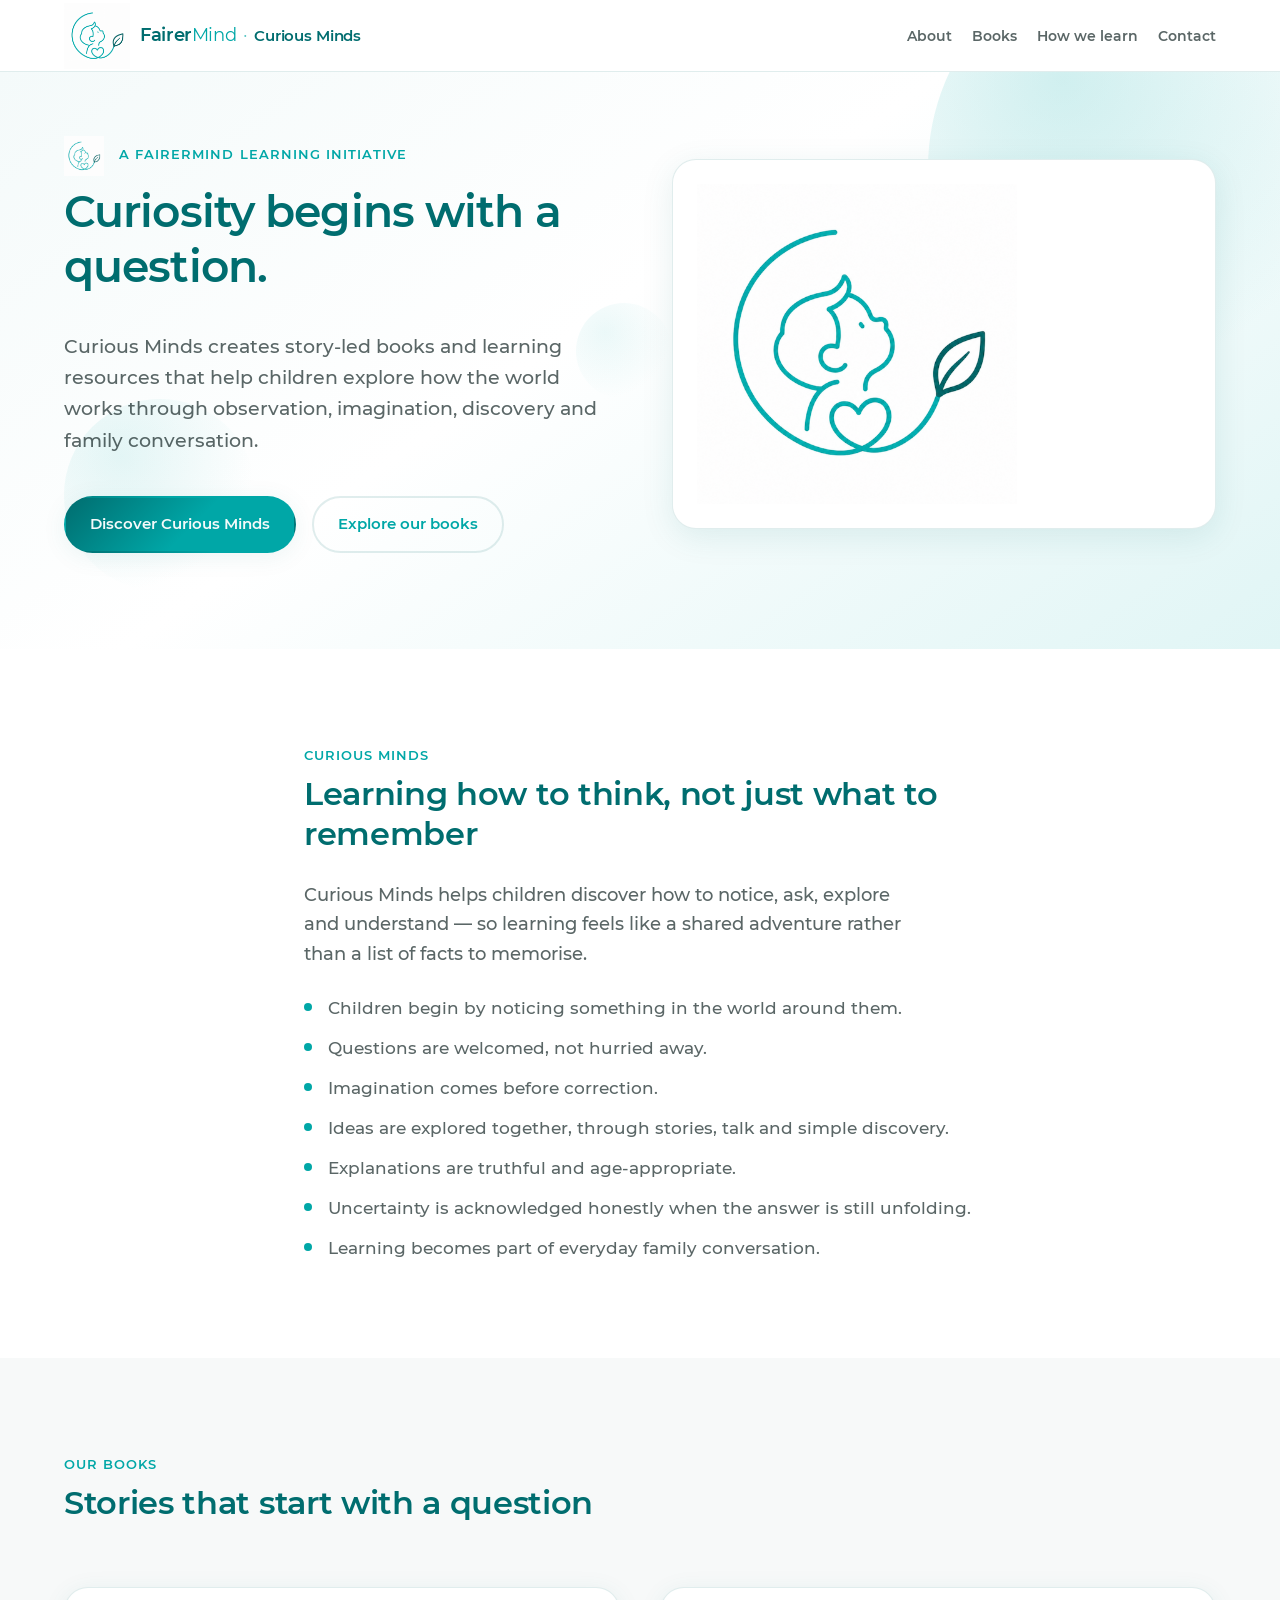
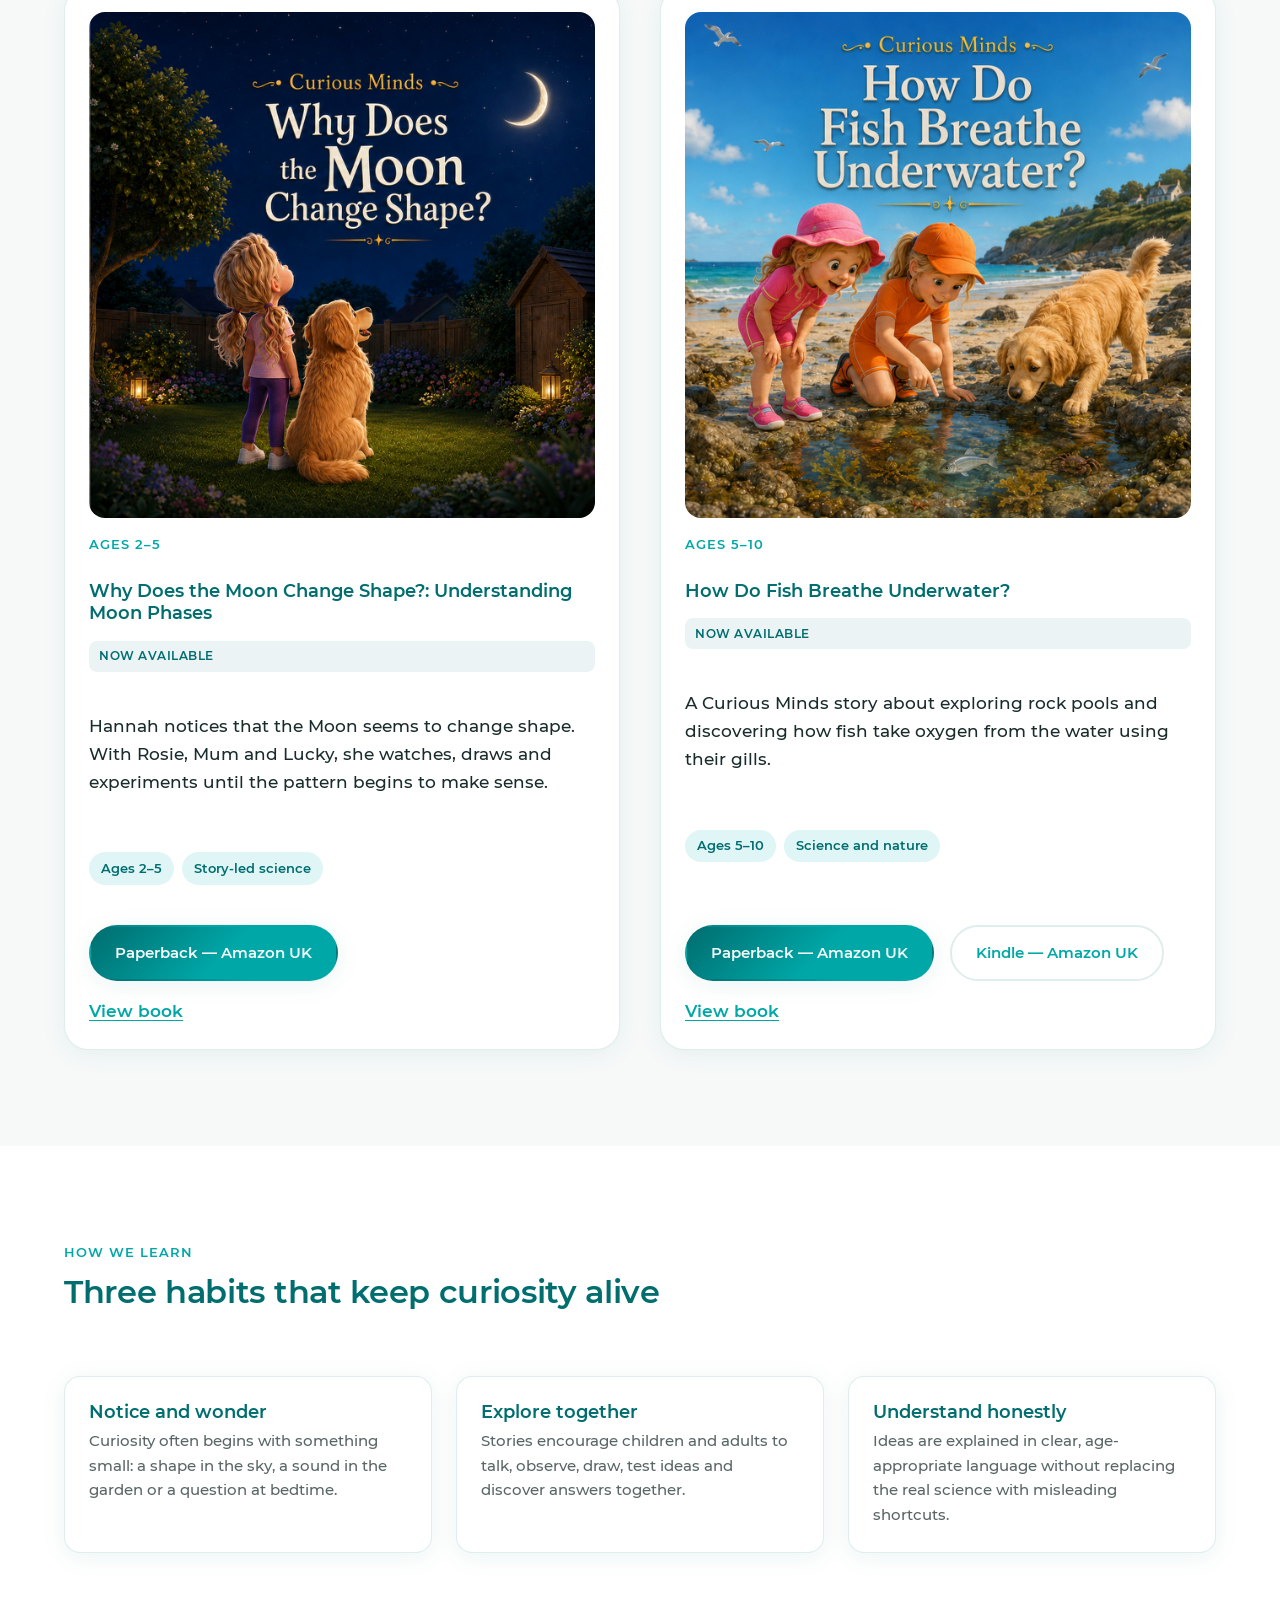
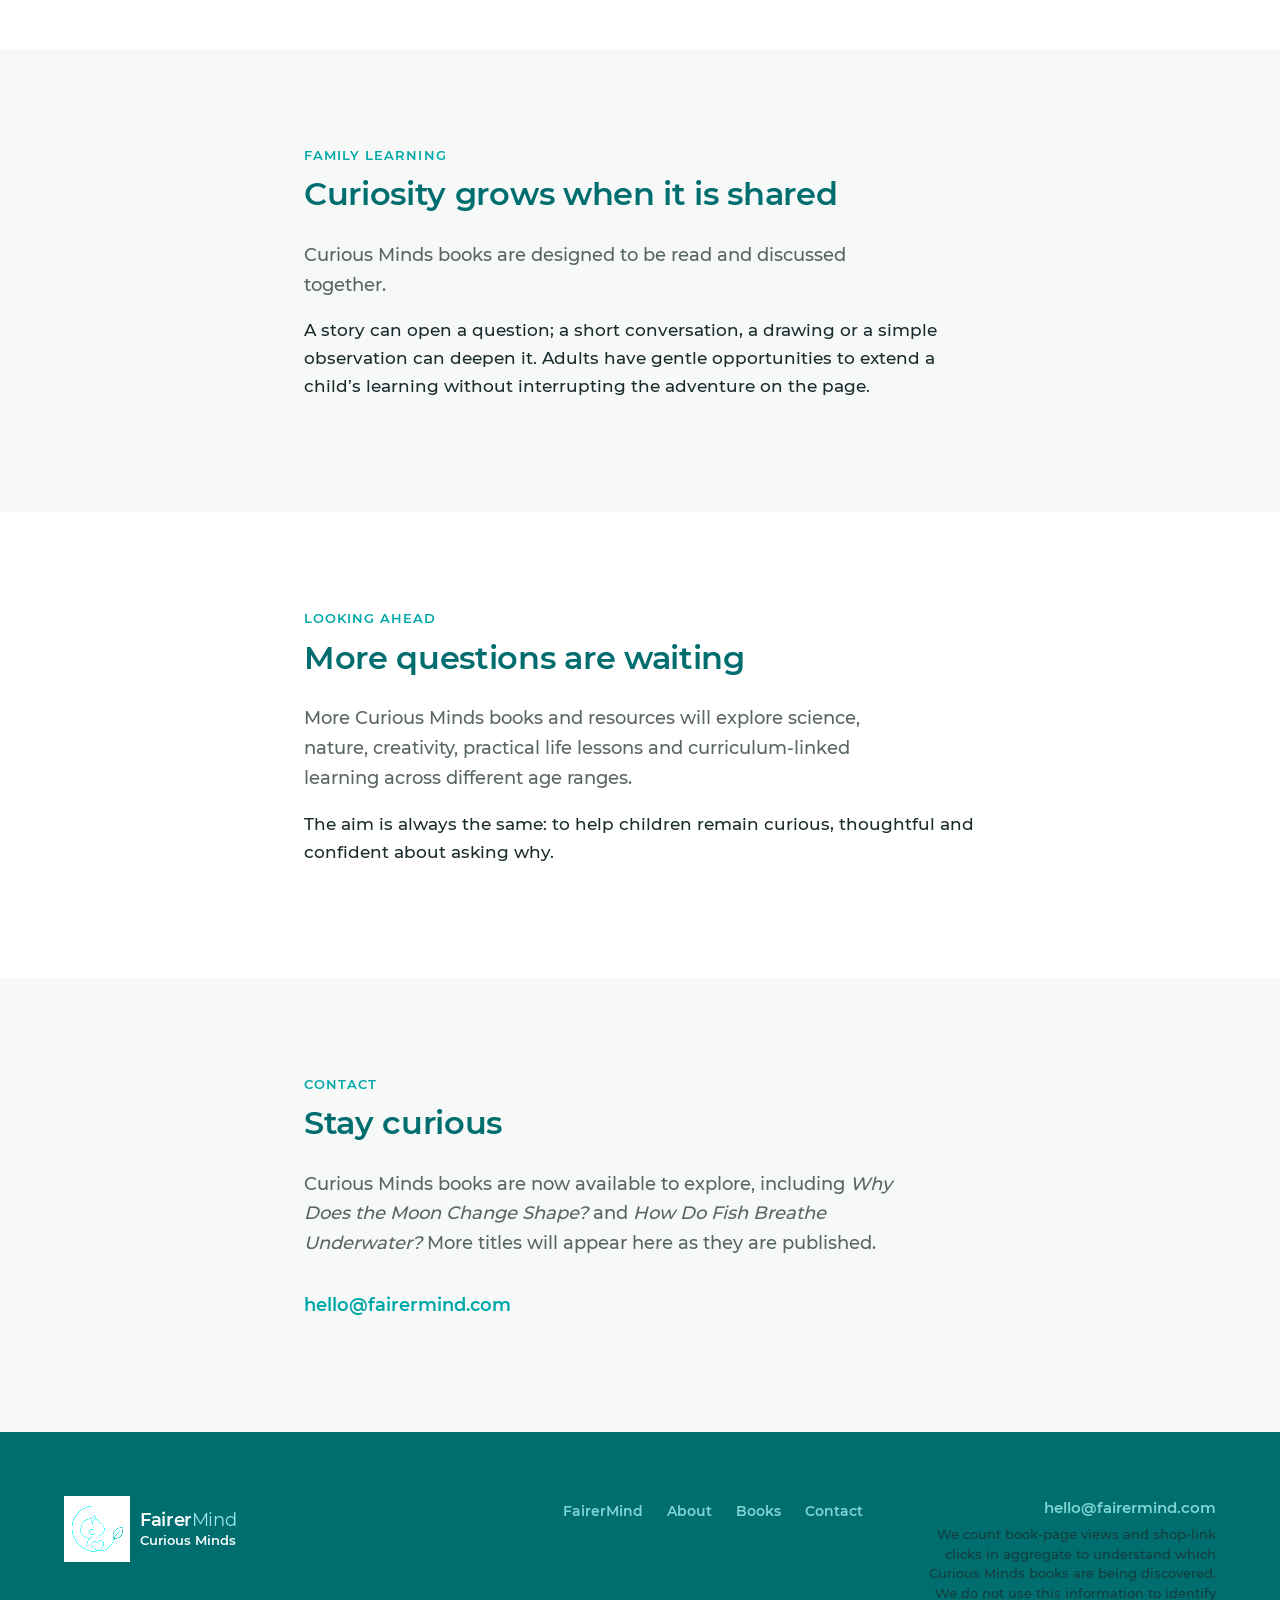
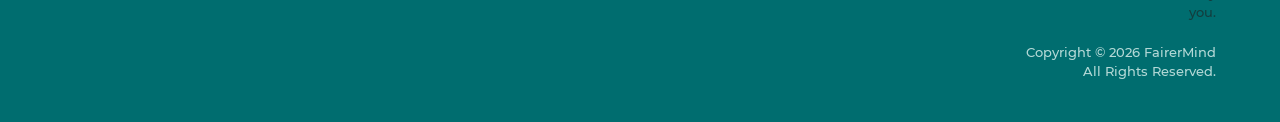
==== commit 5f08f5cd: "Add public book discovery for Curious Minds Add public listings and dedicated pages for Books 001 an" ====
--- a/index.html
+++ b/index.html
@@ -34,7 +34,7 @@
       <nav class="site-nav" aria-label="Primary">
         <ul class="site-nav__list">
           <li><a href="#about">About</a></li>
-          <li><a href="#first-book">First book</a></li>
+          <li><a href="/books/">Books</a></li>
           <li><a href="#how-we-learn">How we learn</a></li>
           <li><a href="#contact">Contact</a></li>
         </ul>
@@ -63,7 +63,7 @@
           </p>
           <div class="hero__actions">
             <a class="btn btn--primary" href="#about">Discover Curious Minds</a>
-            <a class="btn btn--ghost" href="#first-book">Meet our first book</a>
+            <a class="btn btn--ghost" href="/books/">Explore our books</a>
           </div>
         </div>
         <figure class="hero__visual">
@@ -98,48 +98,89 @@
       </div>
     </section>
 
-    <section class="section section--alt" id="first-book" aria-labelledby="first-book-heading">
+    <section class="section section--alt" id="books" aria-labelledby="books-heading">
       <div class="container">
         <div class="section__header">
-          <p class="eyebrow">Our first adventure</p>
-          <h2 id="first-book-heading">Why Does the Moon Change Shape?</h2>
-        </div>
-        <article
-          class="book-teaser"
-          data-book-id="CM-Y02to05-STO-SCI-MOON"
-        >
-          <figure class="book-teaser__visual" aria-hidden="true">
-            <img
-              src="assets/logos/FairerMind-CuriousMinds.png"
-              alt=""
-              width="140"
-              height="140"
-            >
-          </figure>
-          <div class="book-teaser__content">
-            <p class="eyebrow book-teaser__eyebrow">First book</p>
-            <h3 class="book-teaser__title">Why Does the Moon Change Shape?</h3>
-            <span class="book-badge">Now available</span>
-            <p>
-              Hannah notices that the Moon seems to change shape. With Rosie, Mum and Lucky,
-              she watches, draws and experiments until the pattern begins to make sense.
-            </p>
-            <ul class="book-meta">
-              <li>Ages 2–5</li>
-              <li>Story-led science</li>
-            </ul>
-            <p>
-              A gentle family story about noticing patterns, asking questions and discovering
-              that the Moon remains round even when we see different amounts of its sunlit side.
-            </p>
-            <div class="book-purchase hero__actions" aria-label="Buy Why Does the Moon Change Shape?">
-              <a
-                class="btn btn--primary"
-                href="/go/amazon/CM-Y02to05-STO-SCI-MOON?market=GB&amp;format=paperback&amp;src=home"
-              >Paperback — Amazon UK</a>
+          <p class="eyebrow">Our books</p>
+          <h2 id="books-heading">Stories that start with a question</h2>
+        </div>
+        <div class="books-grid">
+          <article
+            class="book-card"
+            data-book-id="CM-Y02to05-STO-SCI-MOON"
+          >
+            <div class="book-card__link">
+              <figure class="book-cover">
+                <img
+                  src="assets/books/book-001-moon-cover.jpg"
+                  alt="Front cover of Why Does the Moon Change Shape?: Understanding Moon Phases"
+                  width="1200"
+                  height="1200"
+                >
+              </figure>
+              <p class="eyebrow">Ages 2–5</p>
+              <h3 class="book-card__title">Why Does the Moon Change Shape?: Understanding Moon Phases</h3>
+              <span class="book-badge">Now available</span>
+              <p class="book-card__description">
+                Hannah notices that the Moon seems to change shape. With Rosie, Mum and Lucky,
+                she watches, draws and experiments until the pattern begins to make sense.
+              </p>
+              <ul class="book-meta">
+                <li>Ages 2–5</li>
+                <li>Story-led science</li>
+              </ul>
+              <div class="book-purchase hero__actions" aria-label="Buy Why Does the Moon Change Shape?: Understanding Moon Phases">
+                <a
+                  class="btn btn--primary"
+                  href="/go/amazon/CM-Y02to05-STO-SCI-MOON?market=GB&amp;format=paperback&amp;src=home"
+                >Paperback — Amazon UK</a>
+              </div>
+              <p class="book-card__cta">
+                <a href="/books/why-does-the-moon-change-shape/">View book</a>
+              </p>
             </div>
-          </div>
-        </article>
+          </article>
+
+          <article
+            class="book-card"
+            data-book-id="CM-Y05to10-STO-SCI-BEACH"
+          >
+            <div class="book-card__link">
+              <figure class="book-cover">
+                <img
+                  src="assets/books/book-002-fish-cover.jpg"
+                  alt="Front cover of How Do Fish Breathe Underwater?"
+                  width="1200"
+                  height="1200"
+                >
+              </figure>
+              <p class="eyebrow">Ages 5–10</p>
+              <h3 class="book-card__title">How Do Fish Breathe Underwater?</h3>
+              <span class="book-badge">Now available</span>
+              <p class="book-card__description">
+                A Curious Minds story about exploring rock pools and discovering how fish take
+                oxygen from the water using their gills.
+              </p>
+              <ul class="book-meta">
+                <li>Ages 5–10</li>
+                <li>Science and nature</li>
+              </ul>
+              <div class="book-purchase hero__actions" aria-label="Buy How Do Fish Breathe Underwater?">
+                <a
+                  class="btn btn--primary"
+                  href="/go/amazon/CM-Y05to10-STO-SCI-BEACH?market=GB&amp;format=paperback&amp;src=home"
+                >Paperback — Amazon UK</a>
+                <a
+                  class="btn btn--ghost"
+                  href="/go/amazon/CM-Y05to10-STO-SCI-BEACH?market=GB&amp;format=kindle&amp;src=home"
+                >Kindle — Amazon UK</a>
+              </div>
+              <p class="book-card__cta">
+                <a href="/books/how-do-fish-breathe-underwater/">View book</a>
+              </p>
+            </div>
+          </article>
+        </div>
       </div>
     </section>
 
@@ -195,7 +236,7 @@
         <p class="eyebrow">Looking ahead</p>
         <h2 id="ahead-heading">More questions are waiting</h2>
         <p class="section__lead">
-          Future Curious Minds books and resources will explore science, nature, creativity,
+          More Curious Minds books and resources will explore science, nature, creativity,
           practical life lessons and curriculum-linked learning across different age ranges.
         </p>
         <p>
@@ -210,8 +251,9 @@
         <p class="eyebrow">Contact</p>
         <h2 id="contact-heading">Stay curious</h2>
         <p class="section__lead">
-          Our first Curious Minds adventure, <em>Why Does the Moon Change Shape?</em>, is now
-          available. More books and resources will appear here as they are published.
+          Curious Minds books are now available to explore, including
+          <em>Why Does the Moon Change Shape?</em> and
+          <em>How Do Fish Breathe Underwater?</em> More titles will appear here as they are published.
         </p>
         <p>
           <a class="contact-email" href="mailto:hello@fairermind.com">hello@fairermind.com</a>
@@ -243,7 +285,7 @@
         <ul>
           <li><a href="https://fairermind.com/">FairerMind</a></li>
           <li><a href="#about">About</a></li>
-          <li><a href="#first-book">First book</a></li>
+          <li><a href="/books/">Books</a></li>
           <li><a href="#contact">Contact</a></li>
         </ul>
       </nav>
--- a/css/styles.css
+++ b/css/styles.css
@@ -816,6 +816,33 @@
   .hero__actions .btn {
     width: 100%;
   }
+
+  .book-teaser {
+    min-width: 0;
+    padding: var(--space-md);
+    gap: var(--space-md);
+    grid-template-columns: minmax(0, 1fr);
+  }
+
+  .book-teaser__visual,
+  .book-teaser__content,
+  .book-teaser__content > *,
+  .book-teaser .book-purchase,
+  .book-teaser .hero__actions,
+  .book-teaser .btn {
+    min-width: 0;
+    max-width: 100%;
+  }
+
+  .book-teaser .book-purchase,
+  .book-teaser .hero__actions {
+    width: 100%;
+  }
+
+  .book-teaser .book-purchase .btn,
+  .book-teaser .hero__actions .btn {
+    width: 100%;
+  }
 }
 
 /* QR landing */
@@ -896,6 +923,204 @@
   margin-top: var(--space-sm);
 }
 
+.book-teaser__visual--cover {
+  padding: 0;
+  min-height: 0;
+  align-items: stretch;
+  background: var(--surface-alt);
+}
+
+.book-teaser__visual--cover::before {
+  display: none;
+}
+
+.book-cover {
+  margin: 0;
+  overflow: hidden;
+  border-radius: var(--radius-md);
+  background: var(--surface-alt);
+  aspect-ratio: 1;
+}
+
+.book-cover img {
+  display: block;
+  width: 100%;
+  height: 100%;
+  object-fit: contain;
+}
+
+.book-teaser__visual--cover img {
+  position: relative;
+  width: 100%;
+  height: 100%;
+}
+
+.books-grid {
+  display: grid;
+  gap: var(--space-lg);
+  align-items: stretch;
+}
+
+.book-card {
+  display: flex;
+  flex-direction: column;
+  min-width: 0;
+  height: 100%;
+  background: var(--surface);
+  border: 1px solid var(--border);
+  border-radius: var(--radius-lg);
+  box-shadow: var(--shadow-soft);
+}
+
+.book-card__link,
+.book-card__link:link,
+.book-card__link:visited {
+  display: flex;
+  flex-direction: column;
+  flex: 1 1 auto;
+  width: 100%;
+  height: 100%;
+  min-height: 0;
+  padding: var(--space-md);
+  color: var(--text-body);
+  text-decoration: none;
+  gap: var(--space-sm);
+}
+
+.book-card .book-cover {
+  width: 100%;
+  flex-shrink: 0;
+}
+
+.book-card__title {
+  margin: 0;
+  font-size: 1.125rem;
+  color: var(--text-primary);
+}
+
+.book-card__link:link .book-card__title,
+.book-card__link:visited .book-card__title {
+  color: var(--text-primary);
+}
+
+.book-card__link:hover .book-card__title,
+.book-card__link:focus-visible .book-card__title {
+  color: var(--teal-primary);
+}
+
+.book-card__meta {
+  margin: 0;
+  font-size: 0.8125rem;
+  font-weight: var(--weight-semibold);
+  color: var(--teal-dark);
+}
+
+.book-card__link:link .book-card__meta,
+.book-card__link:visited .book-card__meta {
+  color: var(--teal-dark);
+}
+
+.book-card__description {
+  color: var(--text-body);
+}
+
+.book-card__link:link .book-card__description,
+.book-card__link:visited .book-card__description {
+  color: var(--text-body);
+}
+
+.book-card .book-purchase {
+  margin-top: auto;
+}
+
+.book-card__cta {
+  margin: 0;
+  margin-top: auto;
+  font-weight: var(--weight-semibold);
+  color: var(--teal-primary);
+}
+
+.book-card .book-purchase + .book-card__cta {
+  margin-top: 0;
+}
+
+.book-card__link:link .book-card__cta,
+.book-card__link:visited .book-card__cta,
+.book-card__cta a,
+.book-card__cta a:link,
+.book-card__cta a:visited {
+  color: var(--teal-primary);
+}
+
+.book-card__cta a {
+  font-weight: inherit;
+}
+
+.related-book {
+  display: grid;
+  gap: var(--space-xs);
+}
+
+.related-book__title {
+  display: block;
+}
+
+.related-book__age {
+  margin: 0;
+  font-size: 0.8125rem;
+  font-weight: var(--weight-semibold);
+  color: var(--teal-dark);
+  white-space: nowrap;
+}
+
+.book-search {
+  margin: 0 0 var(--space-lg);
+  padding: var(--space-md);
+  background: var(--surface);
+  border: 1px solid var(--border);
+  border-radius: var(--radius-md);
+}
+
+.book-search label {
+  display: block;
+  margin: 0 0 var(--space-xs);
+  font-weight: var(--weight-medium);
+  color: var(--text-primary);
+}
+
+.book-search input[type="search"] {
+  display: block;
+  width: 100%;
+  max-width: 28rem;
+  padding: 0.7rem 0.85rem;
+  border: 1px solid var(--border);
+  border-radius: var(--radius-sm);
+  font-family: var(--font);
+  font-size: 1rem;
+}
+
+.book-search input[type="search"]:focus-visible {
+  outline: none;
+  box-shadow: 0 0 0 3px rgba(0, 109, 111, 0.2);
+}
+
+.book-search__status {
+  margin: var(--space-xs) 0 0;
+  color: var(--text-muted);
+}
+
+.resource-list {
+  margin: var(--space-sm) 0 0;
+  padding-left: 1.25rem;
+}
+
+@media (min-width: 48rem) {
+  .books-grid {
+    grid-template-columns: repeat(2, minmax(0, 1fr));
+    align-items: stretch;
+  }
+}
+
 @media (prefers-reduced-motion: reduce) {
   html {
     scroll-behavior: auto;
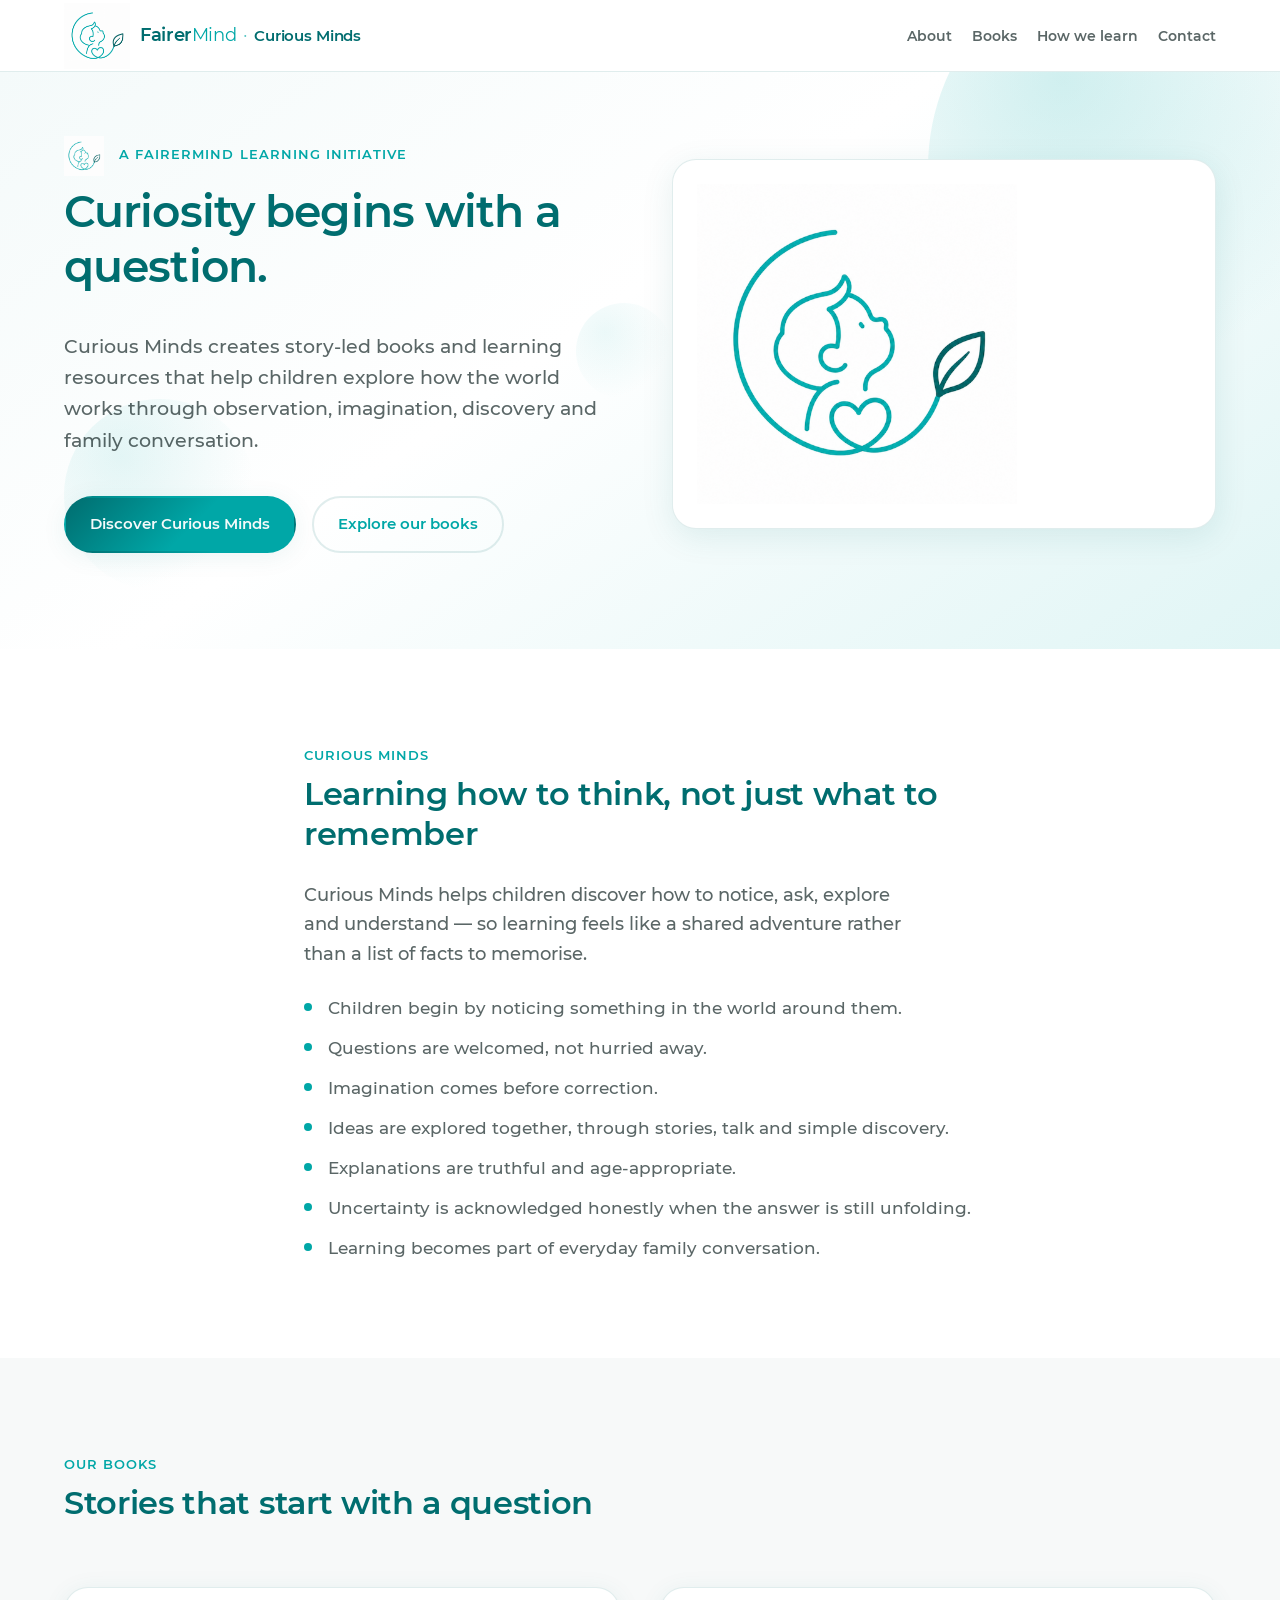
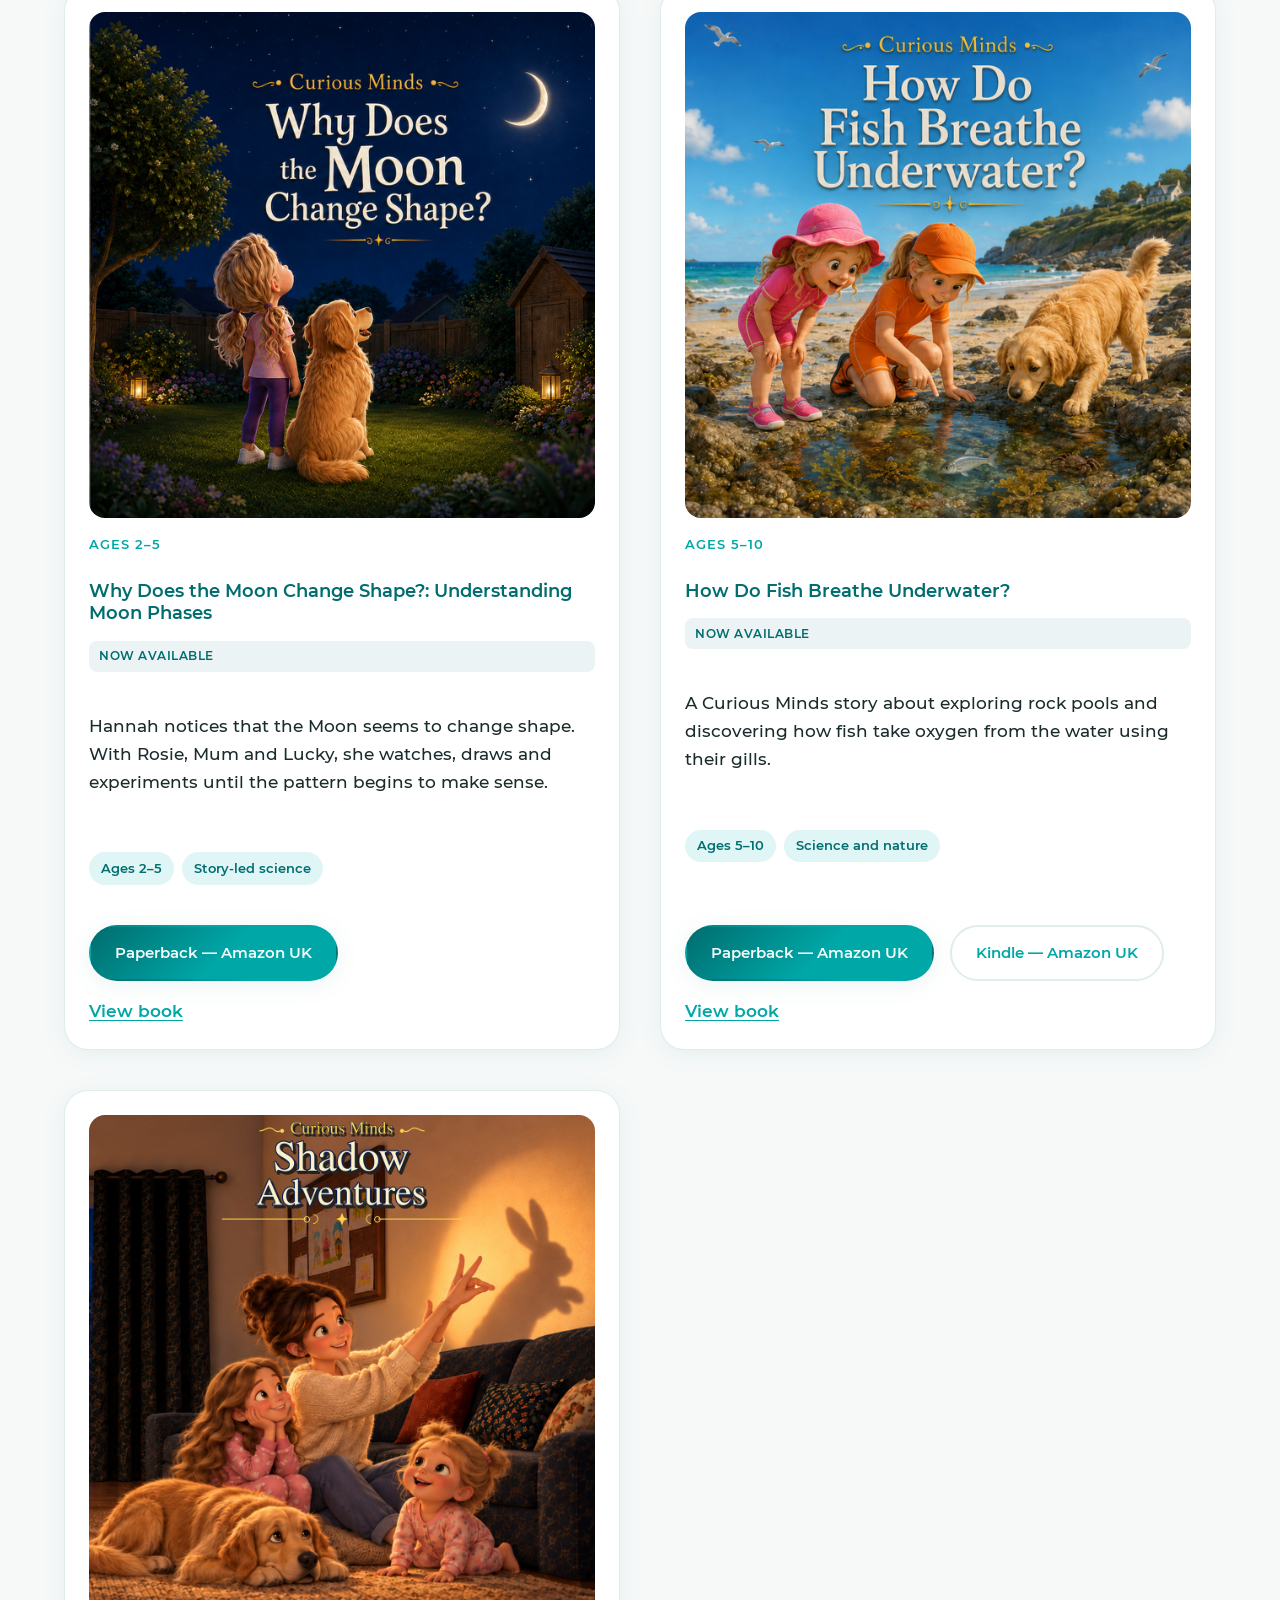
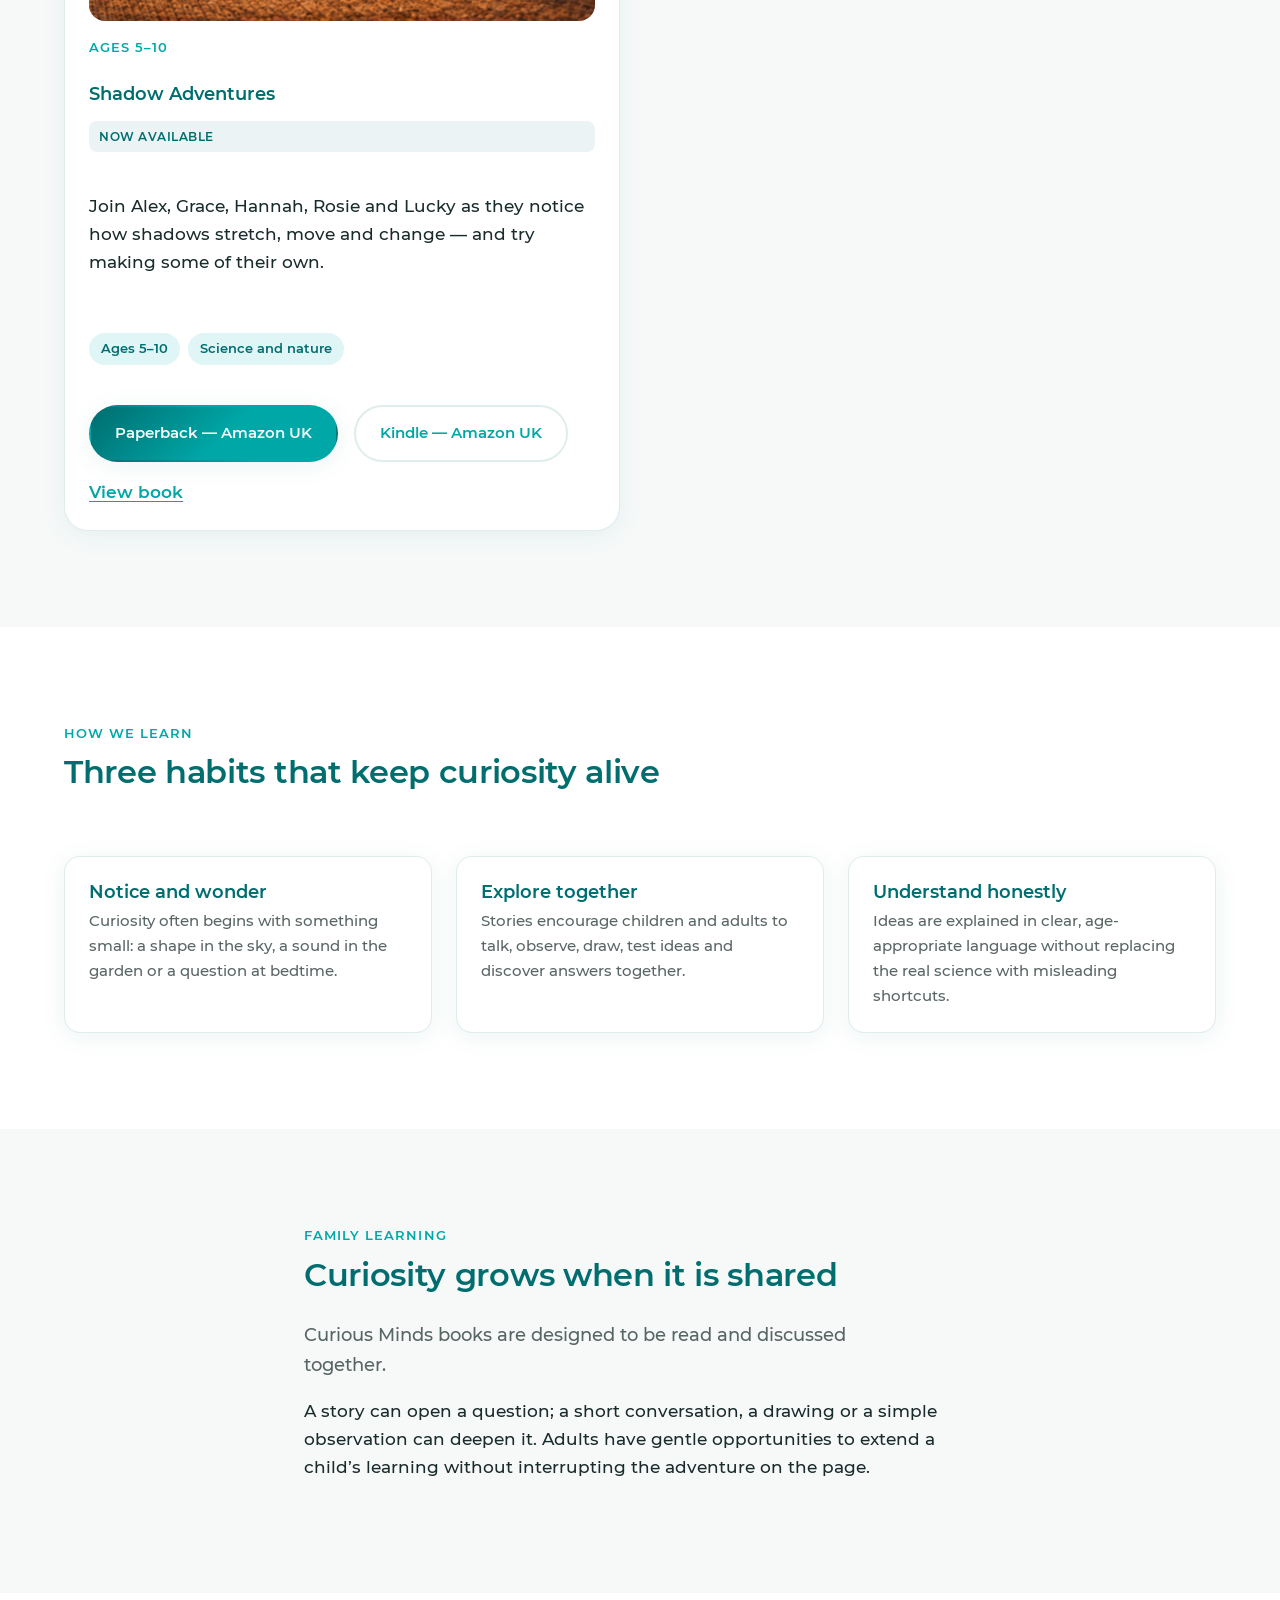
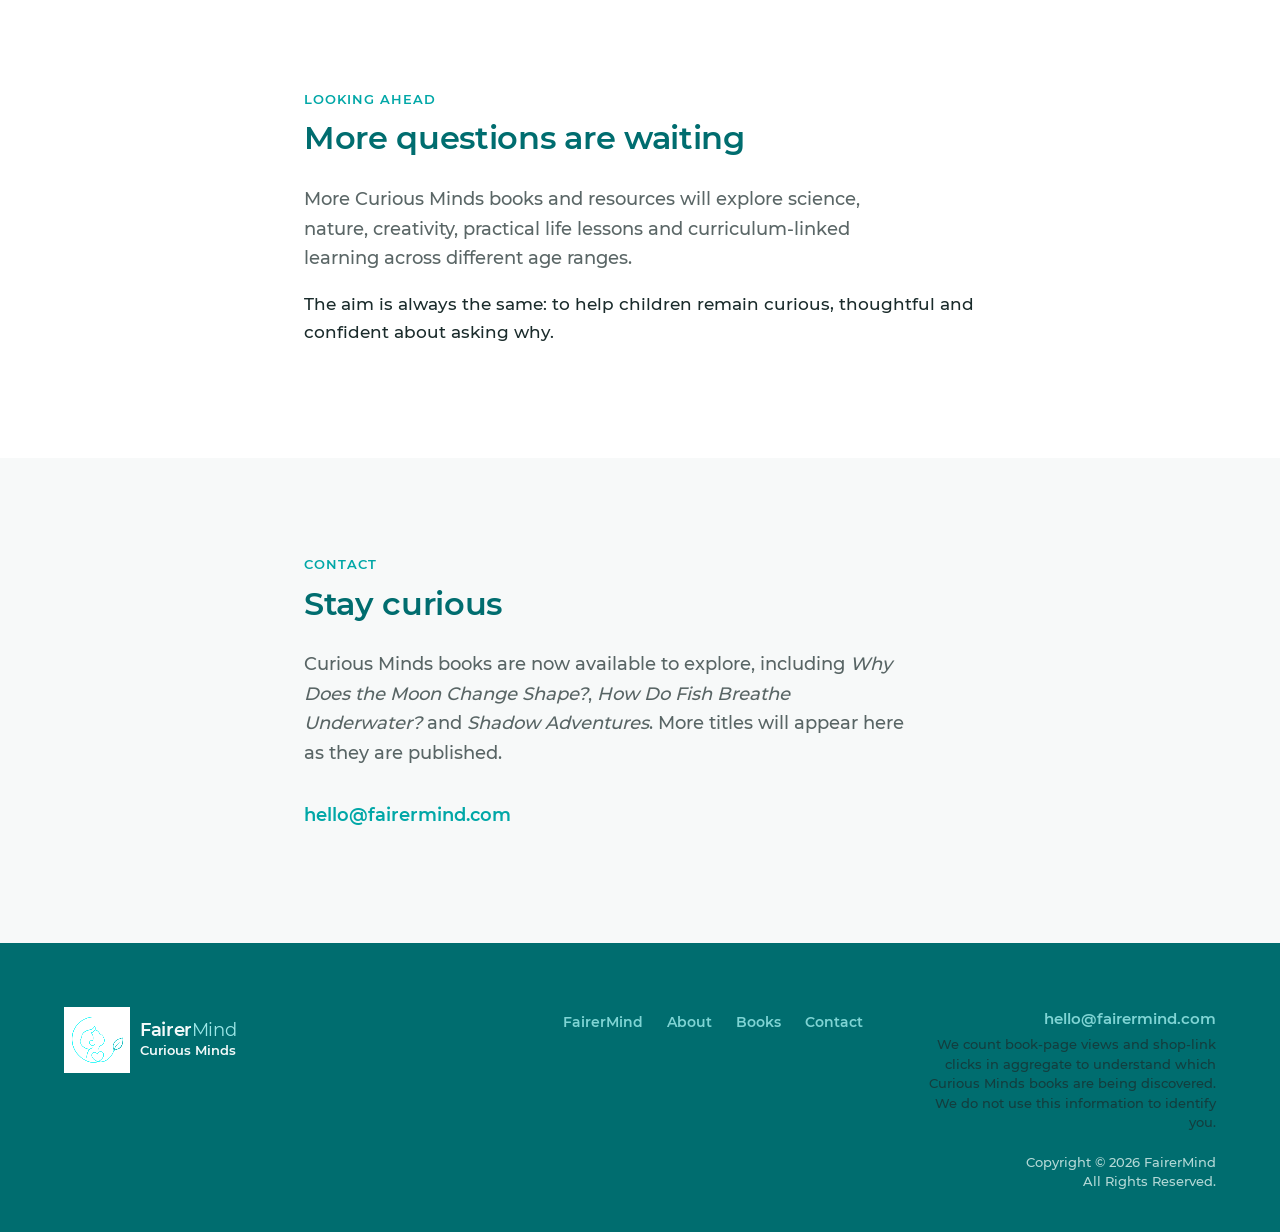
==== commit 11e90ff5: "Add published Shadow Adventures to Curious Minds website" ====
--- a/index.html
+++ b/index.html
@@ -180,6 +180,46 @@
               </p>
             </div>
           </article>
+
+          <article
+            class="book-card"
+            data-book-id="CM-Y05to10-STO-SCI-SHADOWS"
+          >
+            <div class="book-card__link">
+              <figure class="book-cover">
+                <img
+                  src="assets/books/book-003-shadow-adventures-cover.jpg"
+                  alt="Front cover of Shadow Adventures"
+                  width="1200"
+                  height="1200"
+                >
+              </figure>
+              <p class="eyebrow">Ages 5–10</p>
+              <h3 class="book-card__title">Shadow Adventures</h3>
+              <span class="book-badge">Now available</span>
+              <p class="book-card__description">
+                Join Alex, Grace, Hannah, Rosie and Lucky as they notice how shadows stretch,
+                move and change — and try making some of their own.
+              </p>
+              <ul class="book-meta">
+                <li>Ages 5–10</li>
+                <li>Science and nature</li>
+              </ul>
+              <div class="book-purchase hero__actions" aria-label="Buy Shadow Adventures">
+                <a
+                  class="btn btn--primary"
+                  href="/go/amazon/CM-Y05to10-STO-SCI-SHADOWS?market=GB&amp;format=paperback&amp;src=home"
+                >Paperback — Amazon UK</a>
+                <a
+                  class="btn btn--ghost"
+                  href="/go/amazon/CM-Y05to10-STO-SCI-SHADOWS?market=GB&amp;format=kindle&amp;src=home"
+                >Kindle — Amazon UK</a>
+              </div>
+              <p class="book-card__cta">
+                <a href="/books/shadow-adventures/">View book</a>
+              </p>
+            </div>
+          </article>
         </div>
       </div>
     </section>
@@ -252,8 +292,9 @@
         <h2 id="contact-heading">Stay curious</h2>
         <p class="section__lead">
           Curious Minds books are now available to explore, including
-          <em>Why Does the Moon Change Shape?</em> and
-          <em>How Do Fish Breathe Underwater?</em> More titles will appear here as they are published.
+          <em>Why Does the Moon Change Shape?</em>,
+          <em>How Do Fish Breathe Underwater?</em> and
+          <em>Shadow Adventures</em>. More titles will appear here as they are published.
         </p>
         <p>
           <a class="contact-email" href="mailto:hello@fairermind.com">hello@fairermind.com</a>
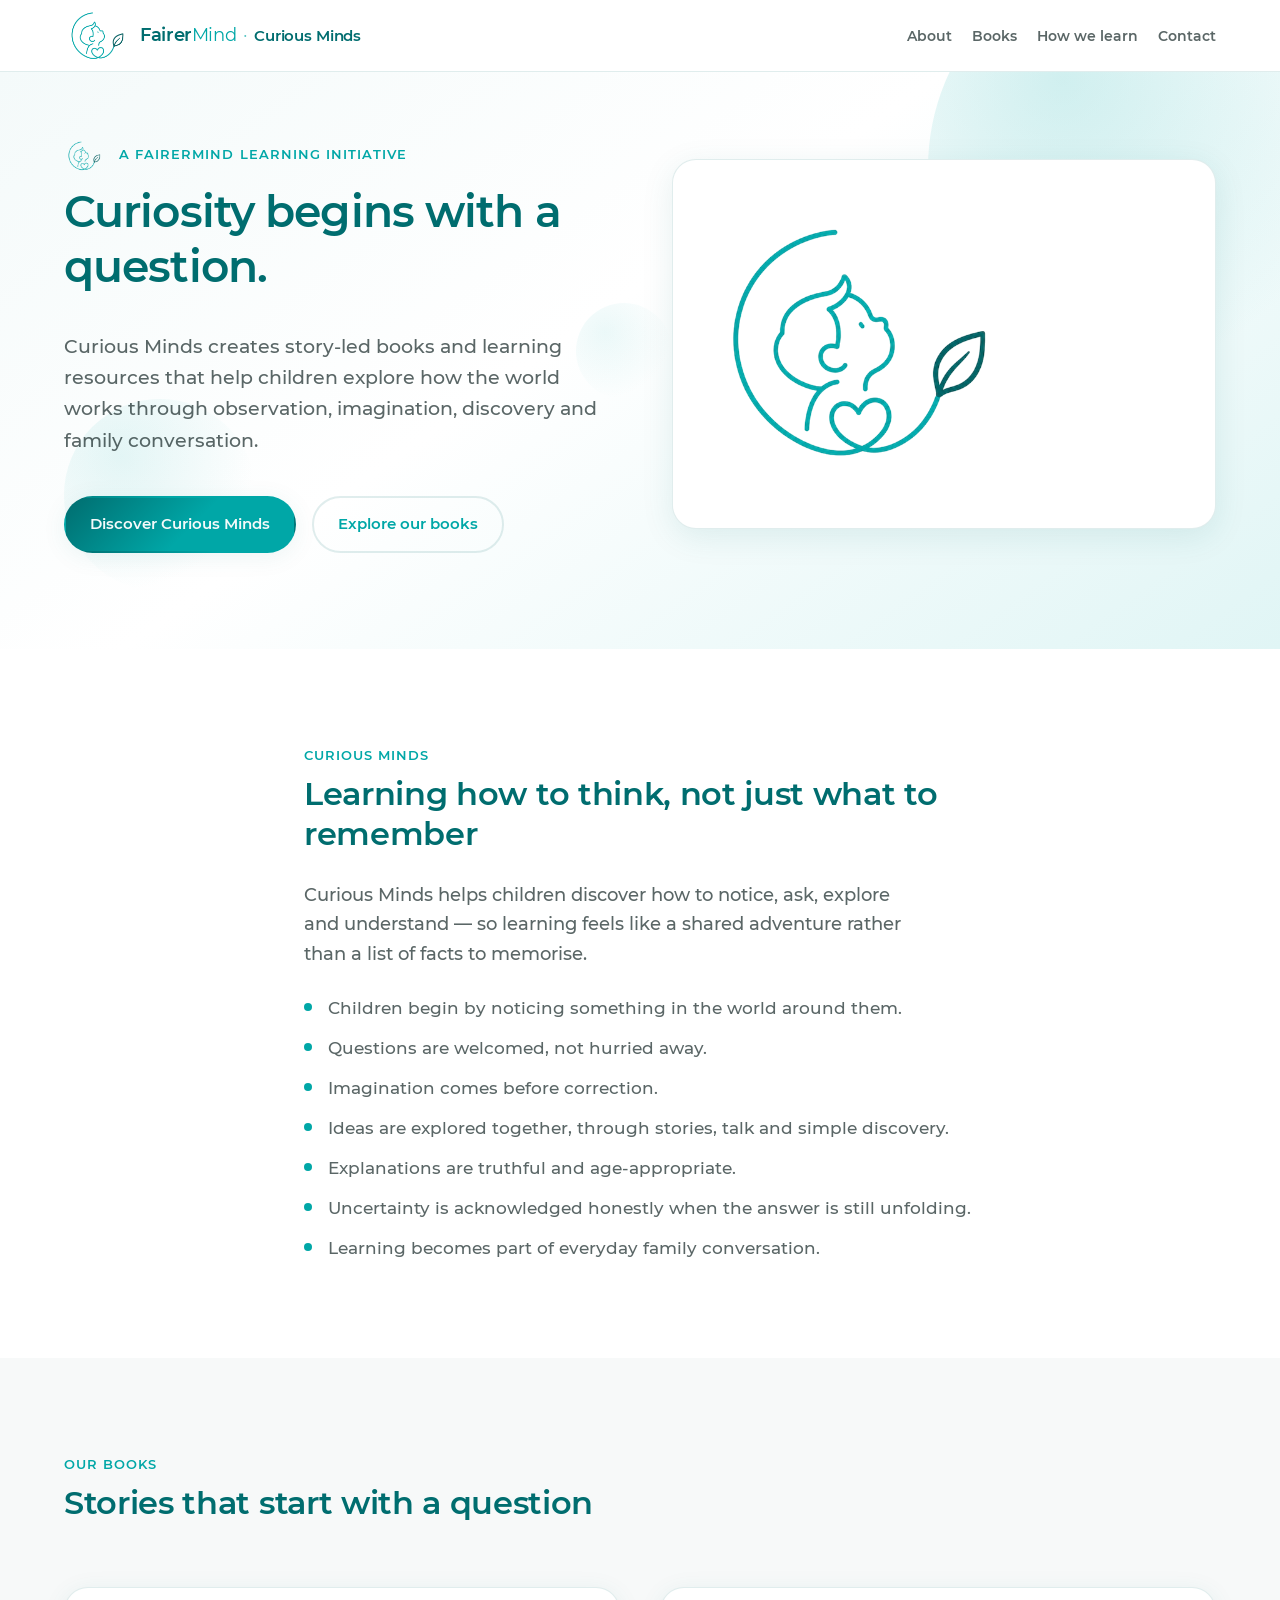
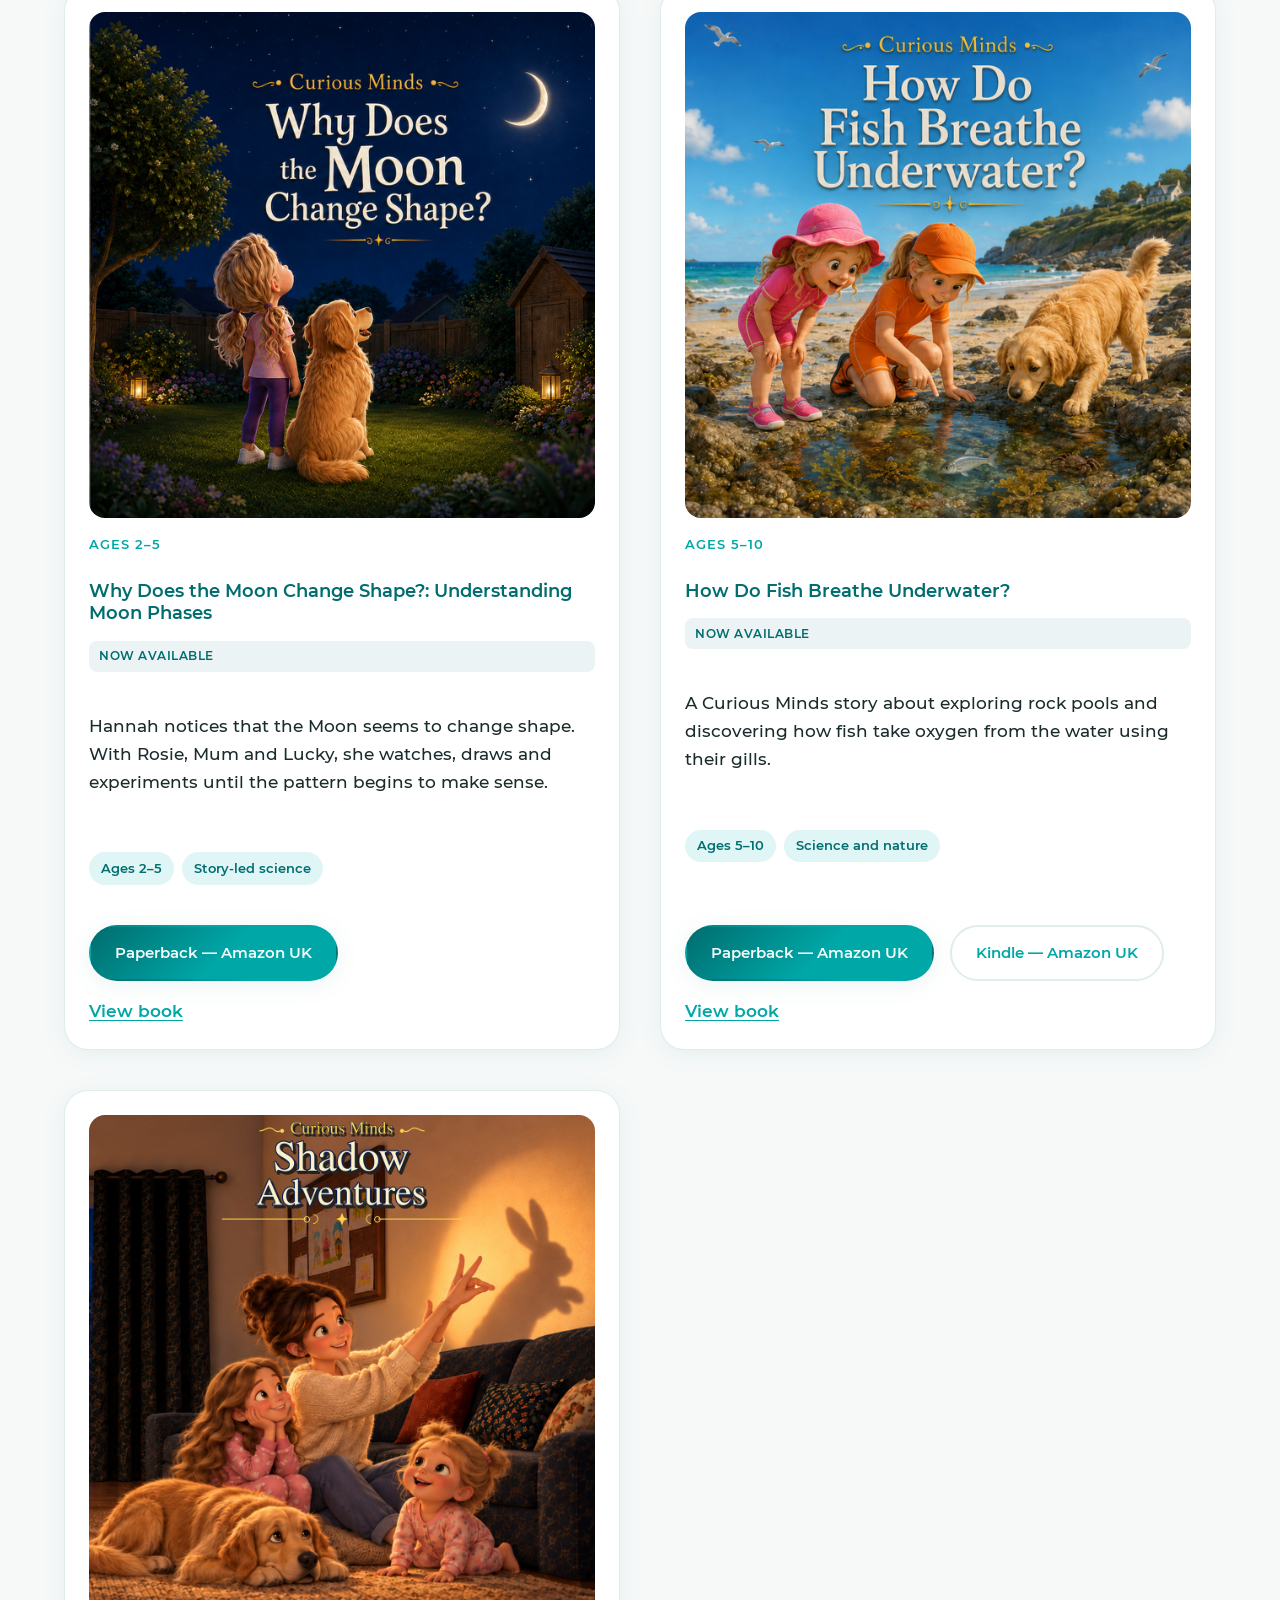
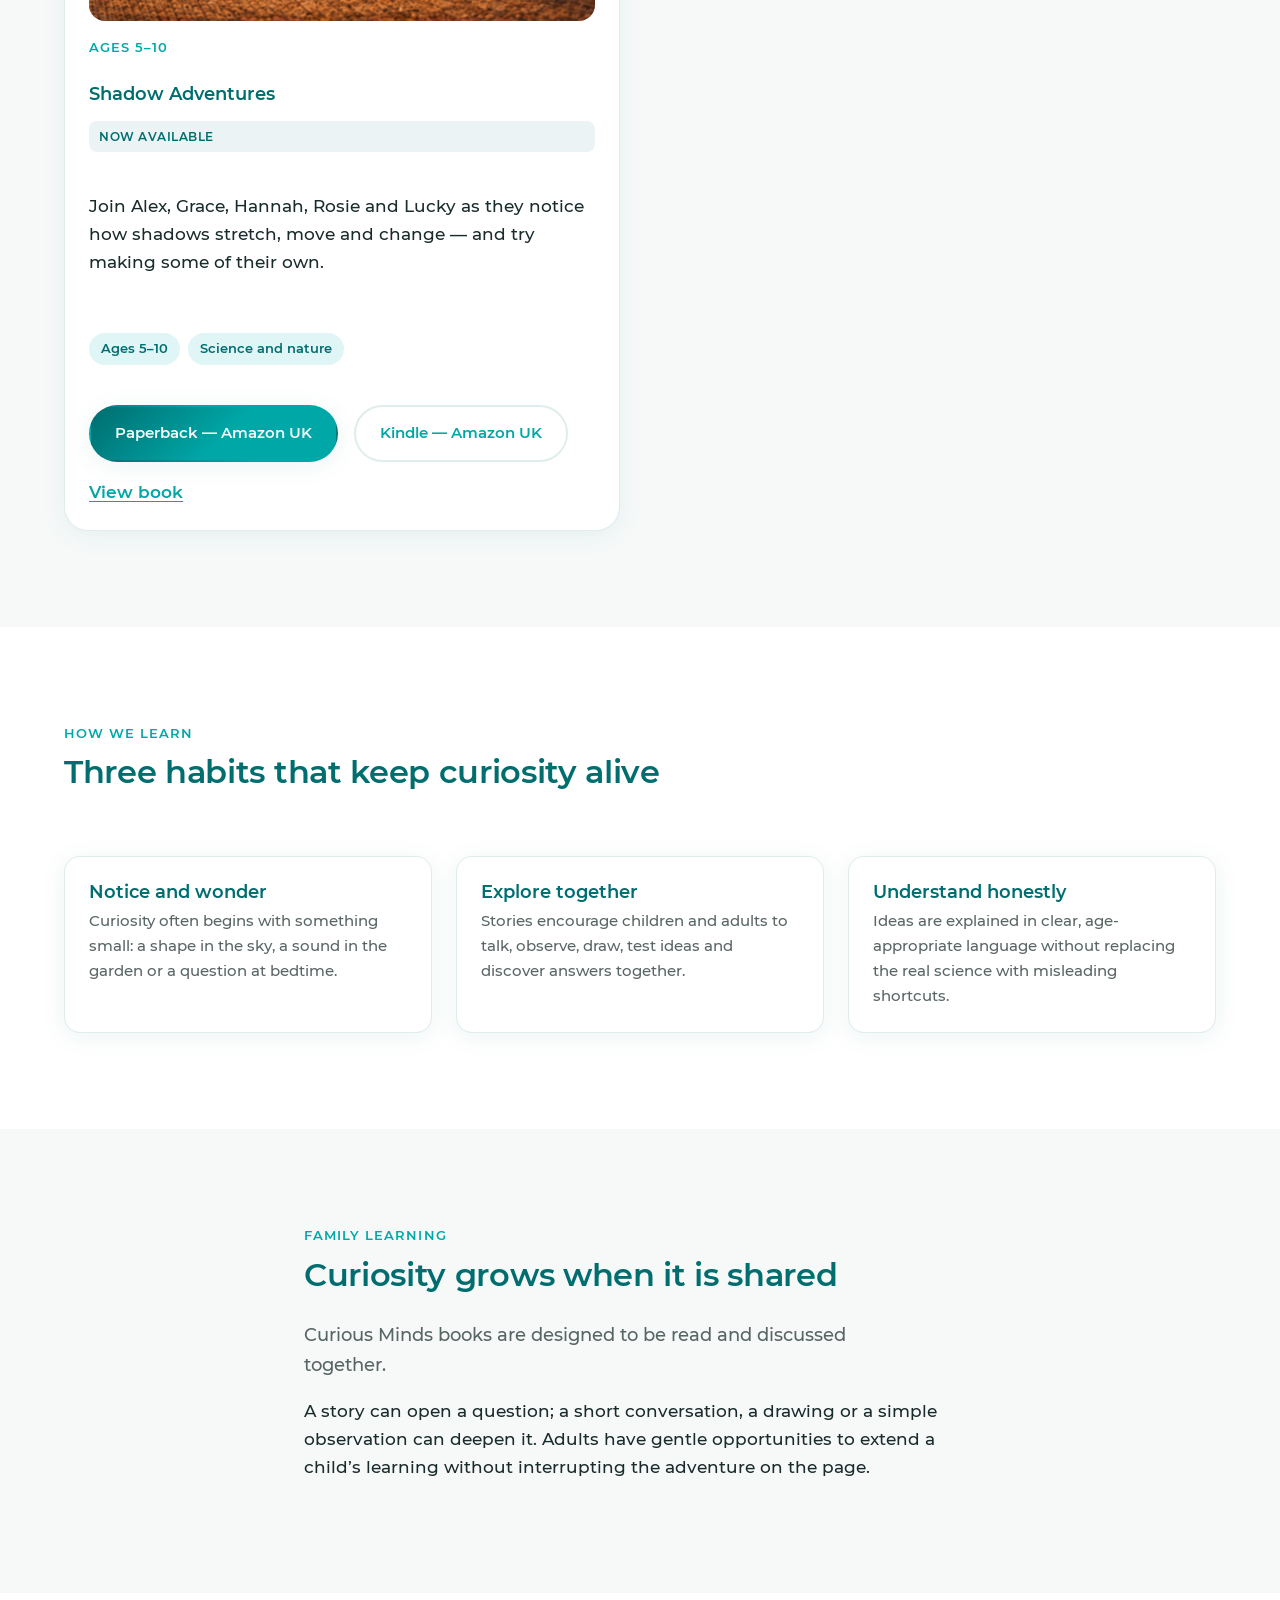
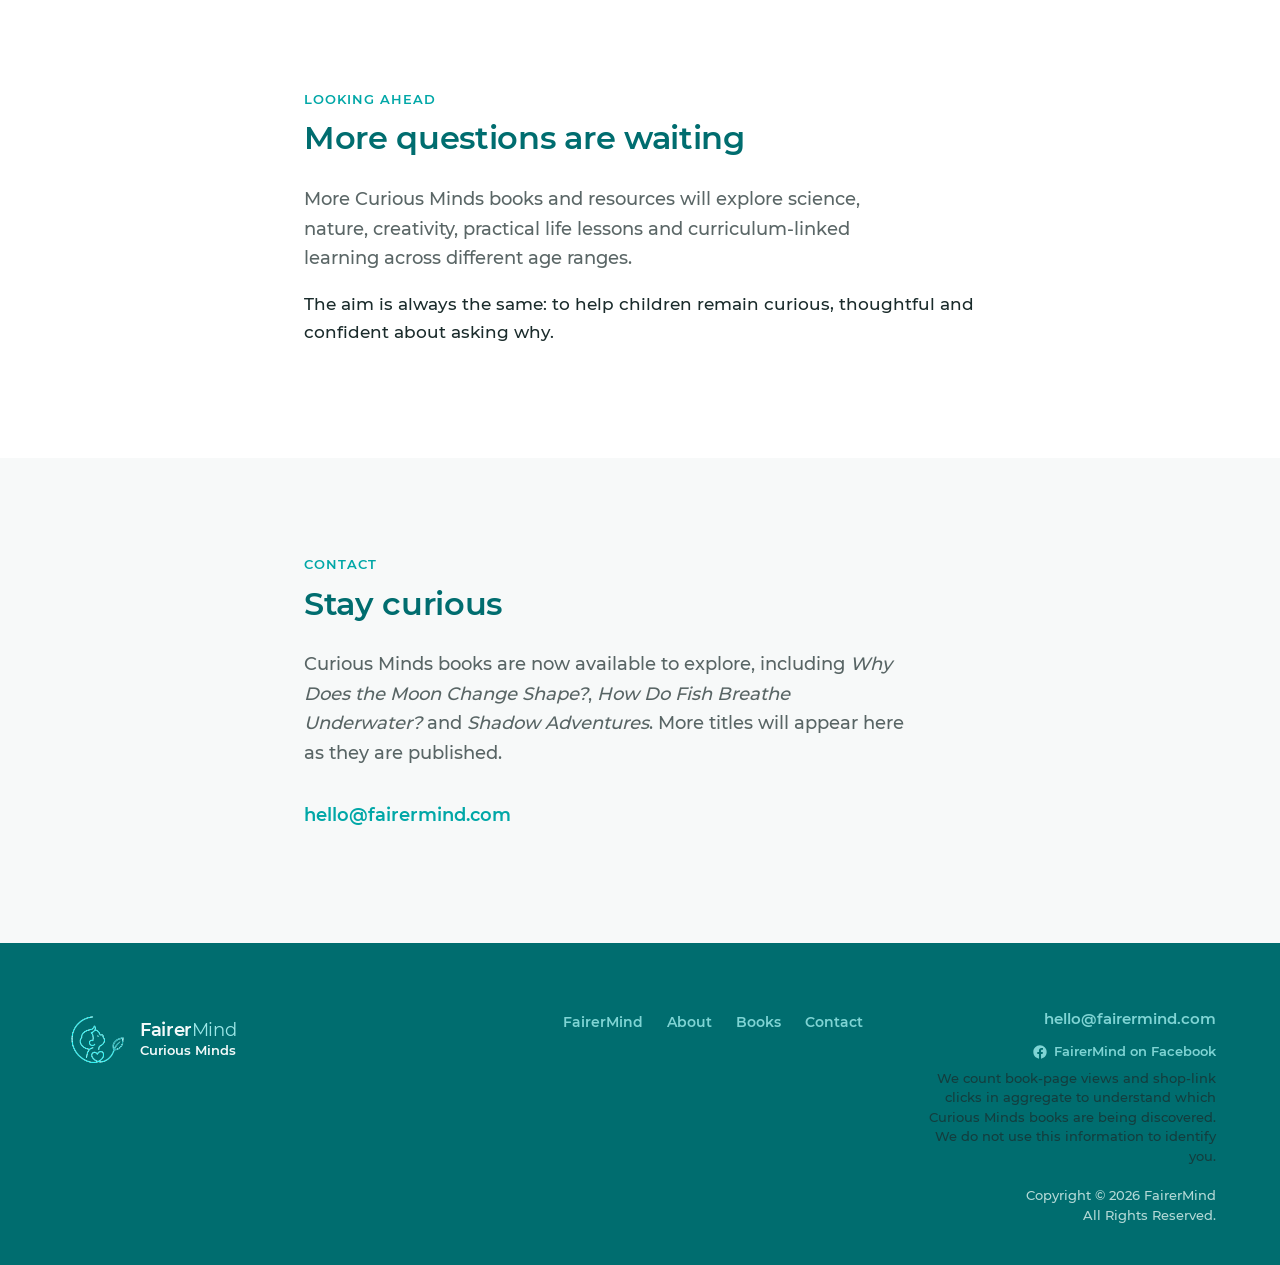
==== commit f4a12fdd: "Add FairerMind Facebook Page link to the site footer" ====
--- a/index.html
+++ b/index.html
@@ -332,6 +332,12 @@
       </nav>
       <div class="site-footer__meta">
         <a class="site-footer__email" href="mailto:hello@fairermind.com">hello@fairermind.com</a>
+        <a class="site-footer__facebook" href="https://www.facebook.com/FairerMind" target="_blank" rel="noopener noreferrer">
+          <svg class="site-footer__facebook-icon" viewBox="0 0 24 24" width="16" height="16" aria-hidden="true" focusable="false">
+            <path fill="currentColor" d="M22 12.07C22 6.51 17.52 2 12 2S2 6.51 2 12.07C2 17.1 5.66 21.24 10.44 22v-7.02H7.9v-2.91h2.54V9.84c0-2.5 1.49-3.89 3.77-3.89 1.09 0 2.24.2 2.24.2v2.46h-1.26c-1.24 0-1.63.77-1.63 1.56v1.87h2.78l-.44 2.91h-2.34V22C18.34 21.24 22 17.1 22 12.07z"/>
+          </svg>
+          <span>FairerMind on Facebook</span>
+        </a>
         <p class="footer-privacy">
           We count book-page views and shop-link clicks in aggregate to understand which
           Curious Minds books are being discovered. We do not use this information to identify you.
--- a/css/styles.css
+++ b/css/styles.css
@@ -714,6 +714,22 @@
   font-weight: var(--weight-semibold);
 }
 
+.site-footer__facebook {
+  display: inline-flex;
+  align-items: center;
+  align-self: flex-start;
+  gap: 0.4rem;
+  margin: 0.35rem 0 0.15rem;
+  font-size: 0.8125rem;
+  font-weight: var(--weight-semibold);
+  border-radius: 4px;
+}
+
+.site-footer__facebook-icon {
+  flex-shrink: 0;
+  display: block;
+}
+
 .footer-privacy {
   margin: 0 0 var(--space-sm);
   font-size: 0.8125rem;
@@ -749,6 +765,10 @@
   .site-footer__meta {
     text-align: right;
     align-items: flex-end;
+  }
+
+  .site-footer__facebook {
+    align-self: flex-end;
   }
 }
 
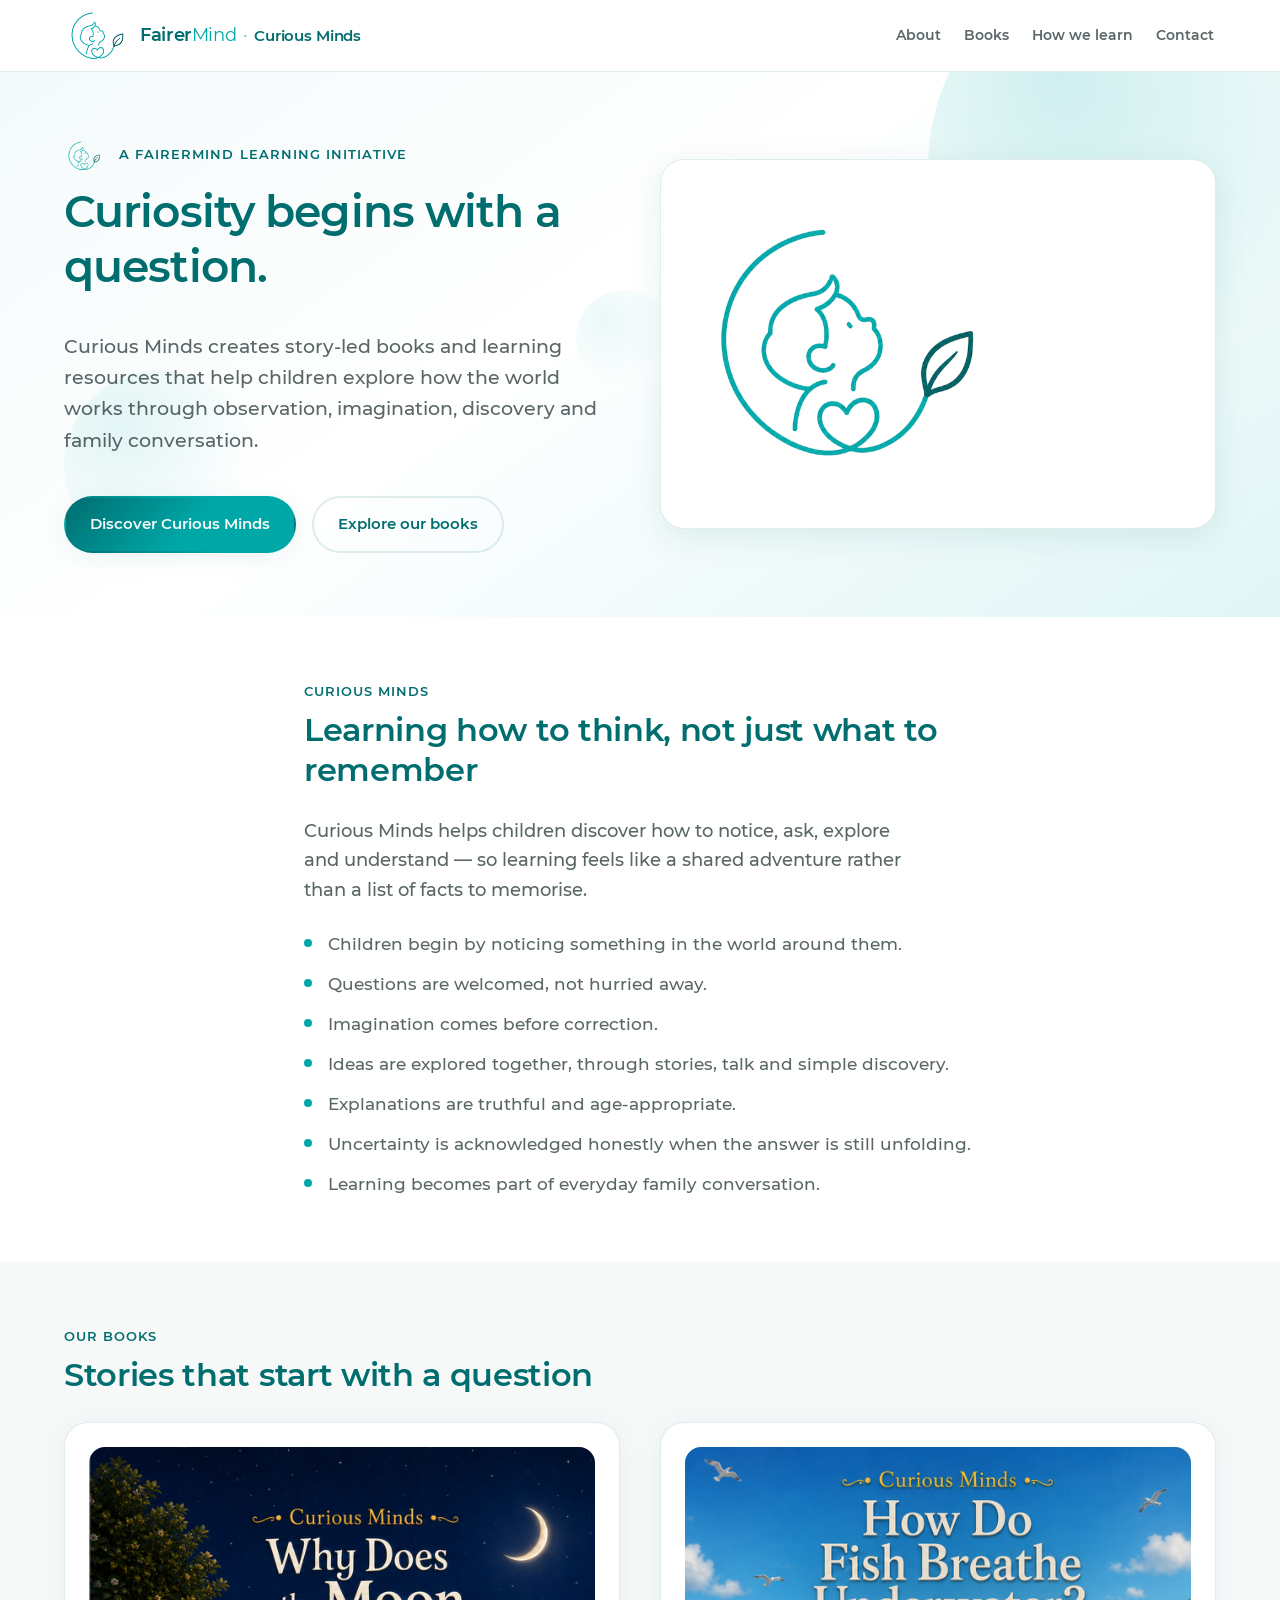
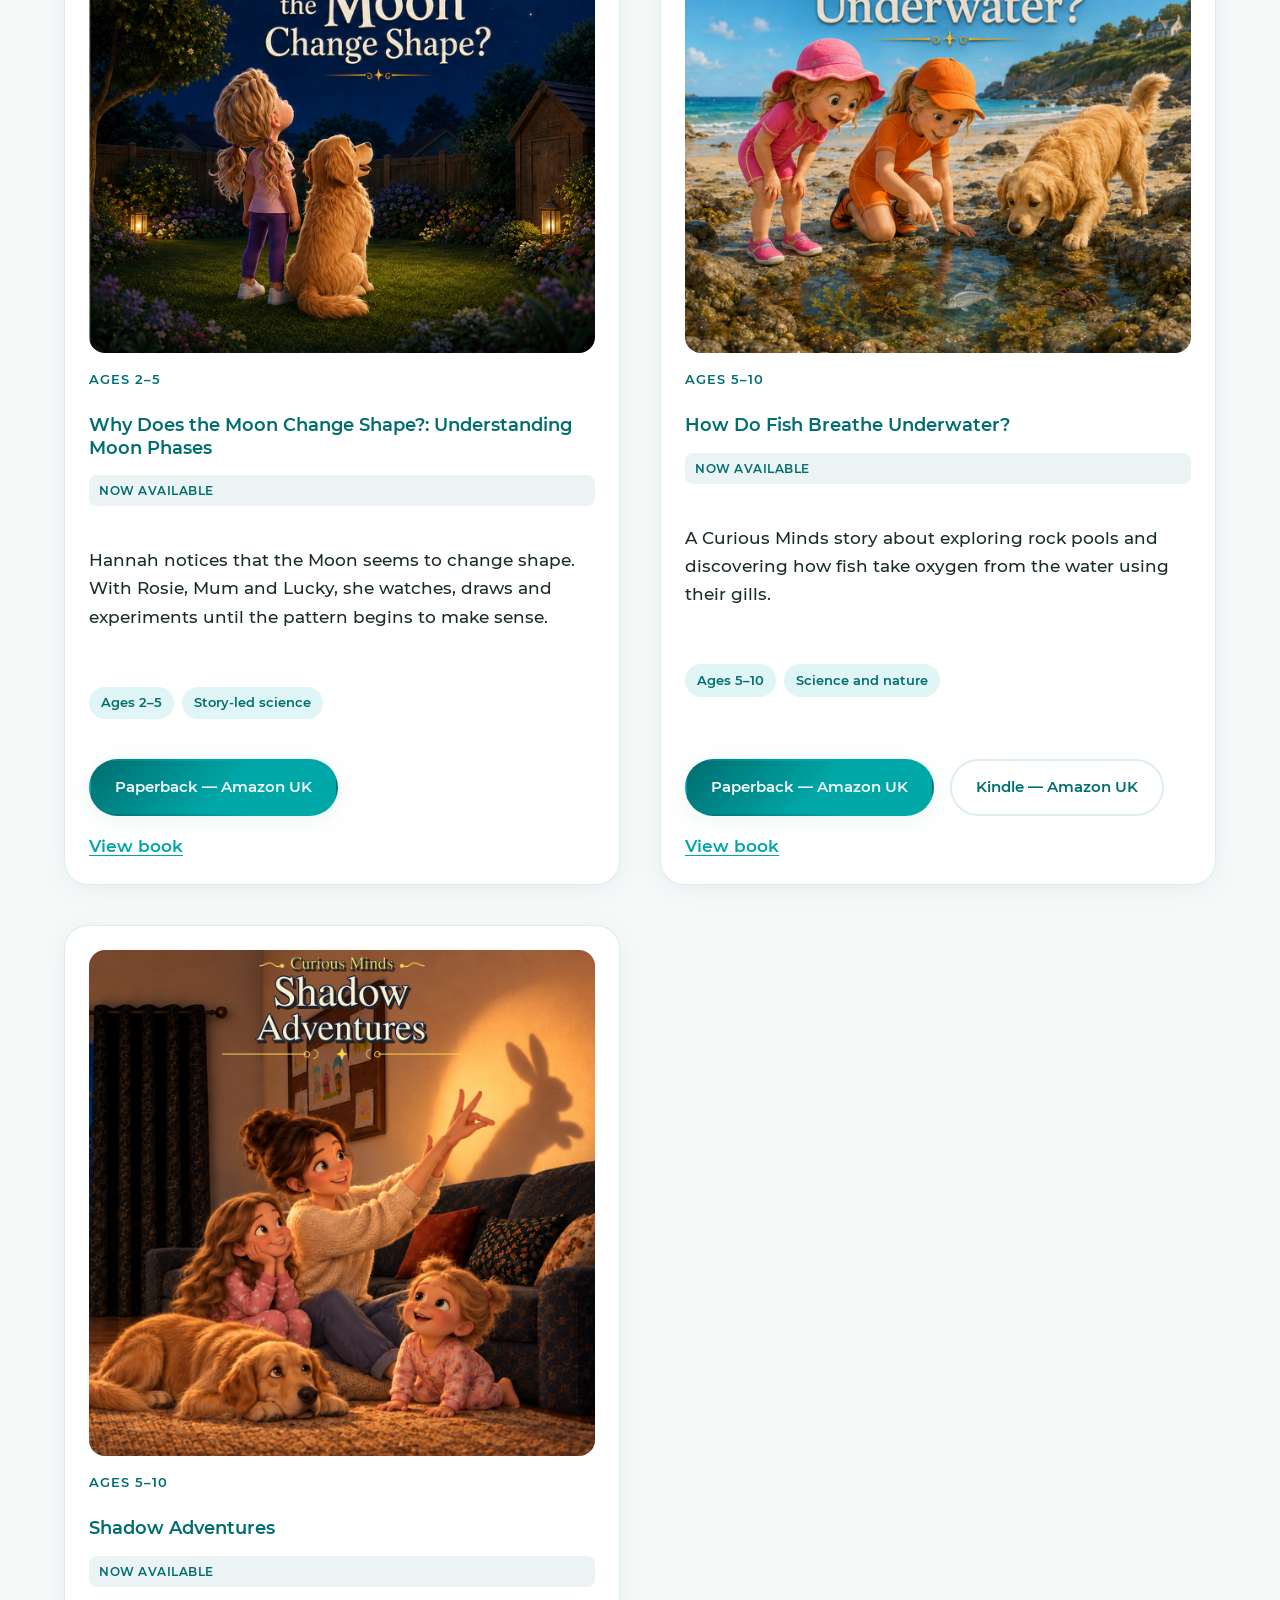
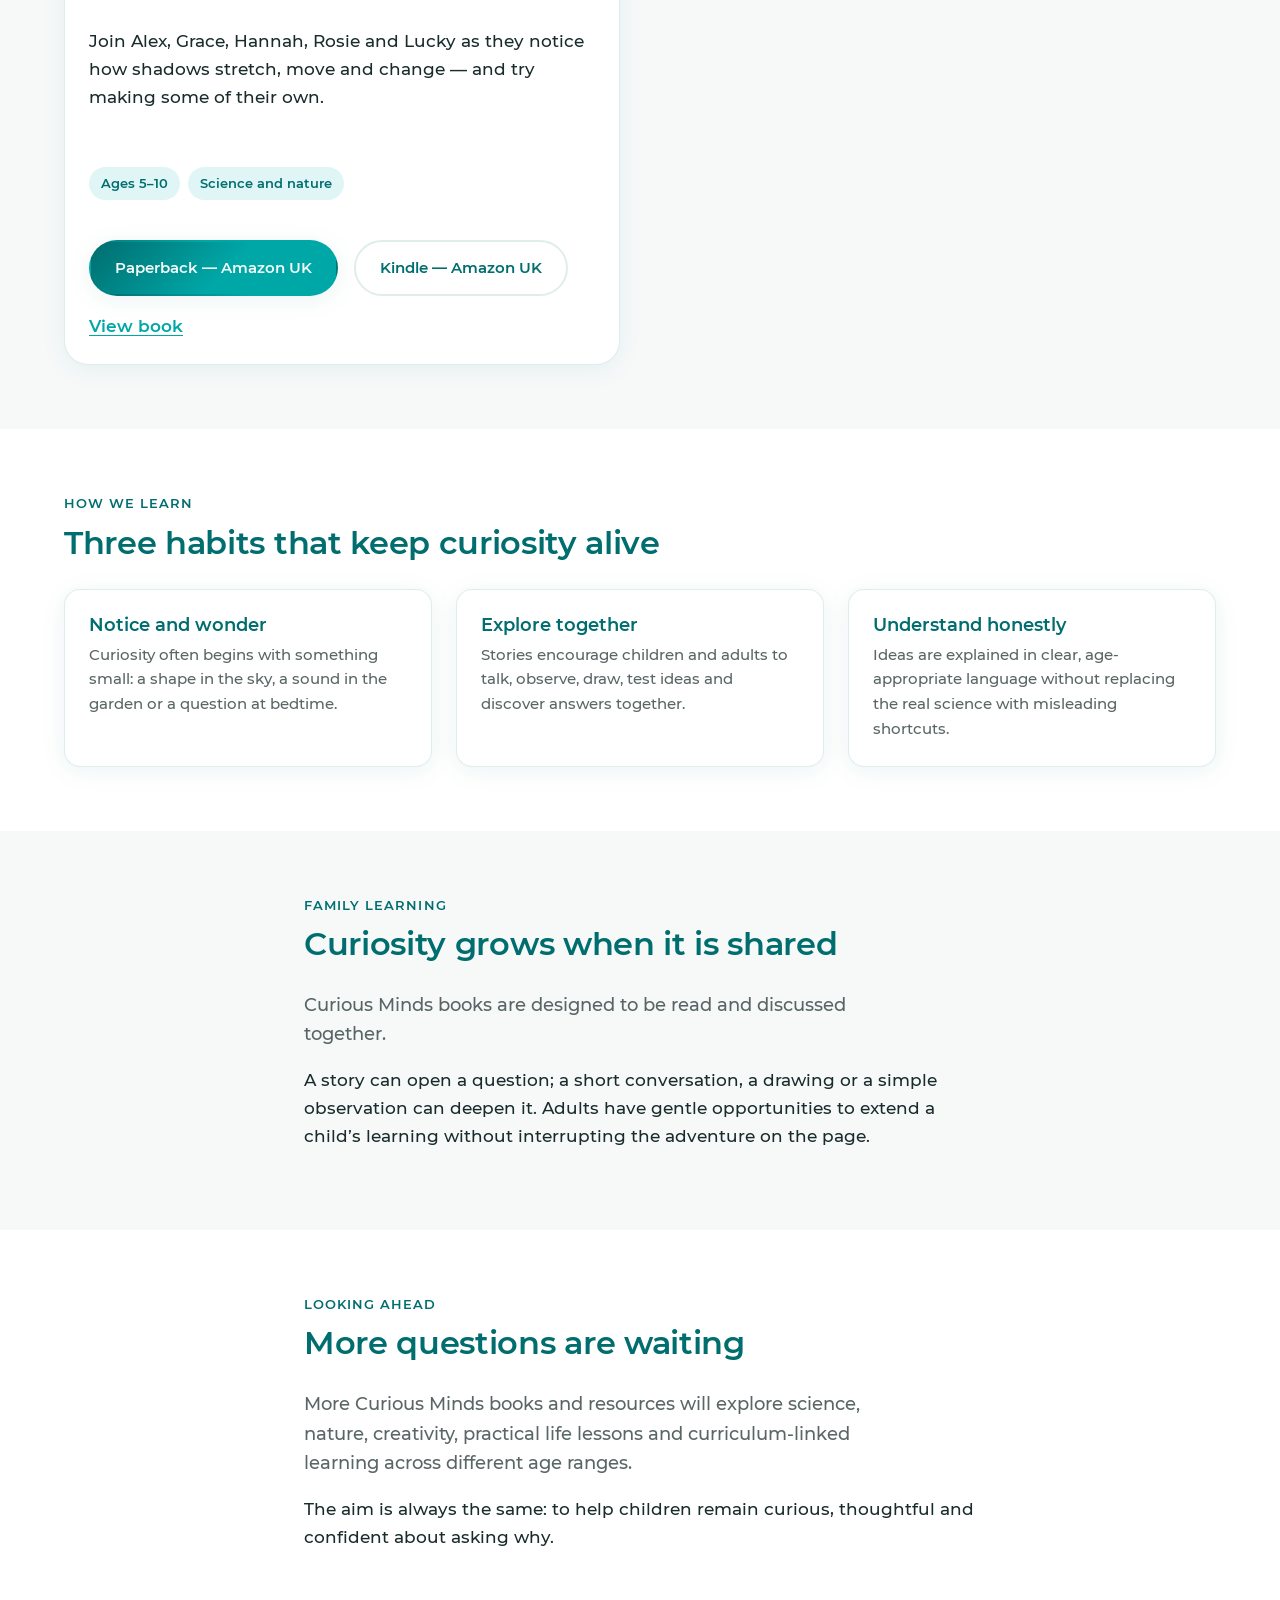
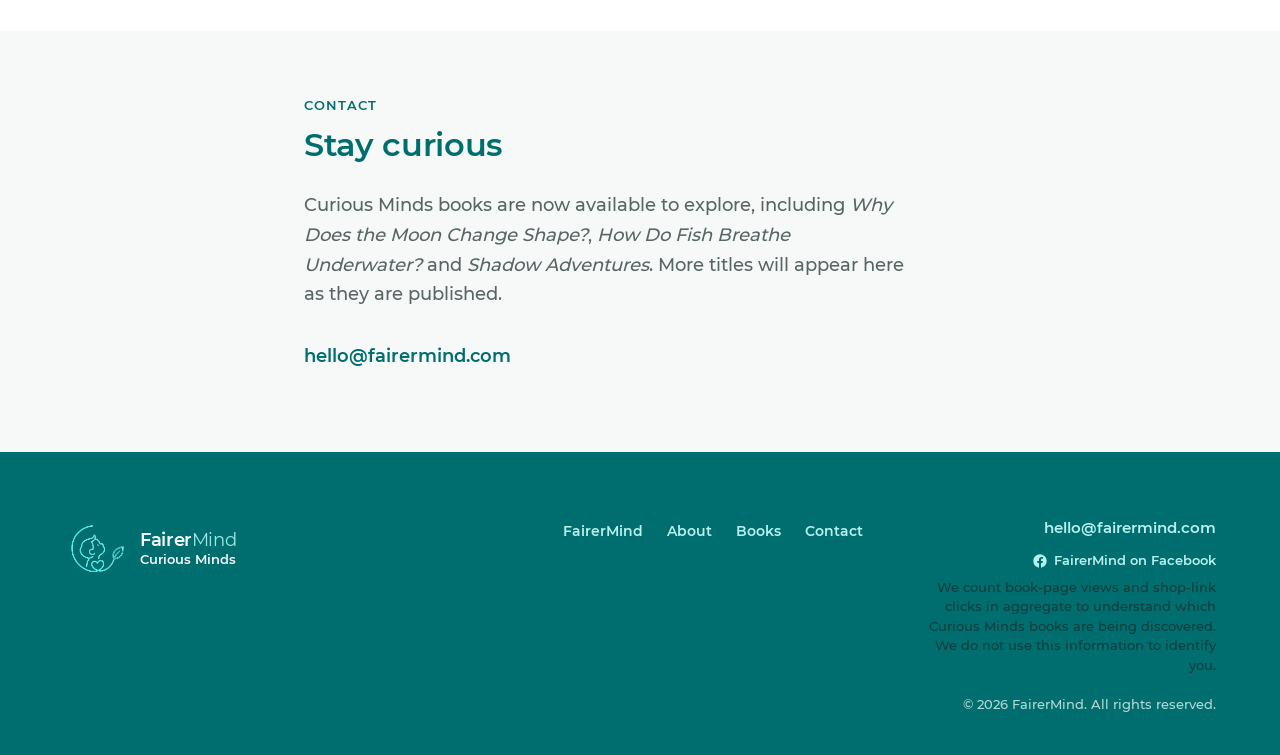
==== commit fa8e71db: "Align Curious Minds website accessibility and family styling" ====
--- a/index.html
+++ b/index.html
@@ -6,7 +6,7 @@
   <meta name="description" content="Curious Minds creates story-led books and learning resources that help children explore how the world works through observation, imagination, discovery and family conversation.">
   <title>Curious Minds | Curiosity-led learning from FairerMind</title>
   <link rel="icon" type="image/svg+xml" href="favicon.svg?v=1">
-  <link rel="stylesheet" href="css/styles.css">
+  <link rel="stylesheet" href="css/styles.css?v=20261128">
 </head>
 <body>
   <a class="skip-link" href="#main">Skip to content</a>
@@ -342,10 +342,7 @@
           We count book-page views and shop-link clicks in aggregate to understand which
           Curious Minds books are being discovered. We do not use this information to identify you.
         </p>
-        <p class="footer-copy">
-          Copyright &copy; 2026 FairerMind<br>
-          All Rights Reserved.
-        </p>
+        <p class="footer-copy">&copy; 2026 FairerMind. All rights reserved.</p>
       </div>
     </div>
   </footer>
--- a/css/styles.css
+++ b/css/styles.css
@@ -32,6 +32,9 @@
   --teal-dark: #006d6f;
   --teal-highlight: #00a7a7;
   --teal-muted: #7fd4d4;
+  --teal-muted-link: #b8f0f0;
+  --color-link: #006d6f;
+  --focus-ring: 0 0 0 3px var(--surface), 0 0 0 6px var(--teal-dark);
   --teal-tint: #f4fafa;
   --teal-tint-deep: #e0f5f5;
 
@@ -89,6 +92,7 @@
 
 html {
   scroll-behavior: smooth;
+  scroll-padding-top: calc(var(--header-height) + 0.5rem);
 }
 
 body {
@@ -109,20 +113,22 @@
 }
 
 a {
-  color: var(--teal-primary);
+  color: var(--color-link);
   text-decoration-thickness: 1px;
   text-underline-offset: 0.2em;
   transition: color 0.2s ease;
 }
 
 a:hover {
-  color: var(--teal-dark);
+  color: var(--teal-primary);
 }
 
 a:focus-visible,
-.btn:focus-visible {
-  outline: none;
-  box-shadow: 0 0 0 3px rgba(0, 109, 111, 0.2);
+button:focus-visible,
+.btn:focus-visible,
+.site-nav a:focus-visible {
+  outline: 2px solid var(--teal-dark);
+  outline-offset: 3px;
 }
 
 h1,
@@ -182,8 +188,11 @@
   font-weight: var(--weight-semibold);
 }
 
-.skip-link:focus {
+.skip-link:focus,
+.skip-link:focus-visible {
   top: var(--space-sm);
+  outline: 2px solid var(--surface);
+  outline-offset: 3px;
 }
 
 .eyebrow {
@@ -191,7 +200,7 @@
   font-weight: var(--weight-semibold);
   letter-spacing: 0.08em;
   text-transform: uppercase;
-  color: var(--teal-primary);
+  color: var(--teal-dark);
   margin: 0 0 var(--space-xs);
 }
 
@@ -308,6 +317,10 @@
 }
 
 .site-nav a {
+  display: inline-flex;
+  align-items: center;
+  min-height: 2.5rem;
+  padding: 0.25rem 0.1rem;
   text-decoration: none;
   font-size: 0.875rem;
   font-weight: var(--weight-semibold);
@@ -315,7 +328,7 @@
 }
 
 .site-nav a:hover {
-  color: var(--teal-primary);
+  color: var(--teal-dark);
 }
 
 /* Buttons */
@@ -346,9 +359,15 @@
   box-shadow: var(--shadow-card);
 }
 
+.btn--primary:focus,
+.btn--primary:focus-visible {
+  outline: none;
+  box-shadow: var(--focus-ring);
+}
+
 .btn--ghost {
   background: transparent;
-  color: var(--teal-primary);
+  color: var(--color-link);
   border-color: var(--border);
 }
 
@@ -362,7 +381,7 @@
 .hero {
   position: relative;
   overflow: hidden;
-  padding: var(--space-xl) 0 var(--space-2xl);
+  padding: var(--space-xl) 0;
   background: var(--gradient-hero);
 }
 
@@ -447,7 +466,8 @@
 /* Sections */
 
 .section {
-  padding: var(--space-2xl) 0;
+  padding: var(--space-xl) 0;
+  scroll-margin-top: calc(var(--header-height) + 0.5rem);
 }
 
 .section--alt {
@@ -455,7 +475,7 @@
 }
 
 .section__header {
-  margin-bottom: var(--space-xl);
+  margin-bottom: var(--space-md);
 }
 
 .section__header .section__lead {
@@ -624,7 +644,7 @@
 }
 
 .site-footer a {
-  color: var(--teal-muted);
+  color: var(--teal-muted-link);
   text-decoration: none;
 }
 
@@ -633,7 +653,9 @@
 }
 
 .site-footer a:focus-visible {
-  box-shadow: 0 0 0 3px rgba(127, 212, 212, 0.45);
+  outline: 2px solid var(--teal-muted-link);
+  outline-offset: 3px;
+  box-shadow: none;
 }
 
 .site-footer__grid {
@@ -750,6 +772,7 @@
 @media (min-width: 48rem) {
   .hero__grid {
     grid-template-columns: 1fr 1fr;
+    gap: var(--space-lg);
   }
 
   .book-teaser {
@@ -779,6 +802,14 @@
 }
 
 @media (max-width: 47.99rem) {
+  html {
+    scroll-padding-top: 10rem;
+  }
+
+  .section {
+    scroll-margin-top: 7.5rem;
+  }
+
   .site-header {
     height: auto;
     padding-block: 0.375rem;
@@ -820,13 +851,27 @@
   }
 
   .site-nav a {
-    font-size: 0.95rem;
+    font-size: 0.875rem;
     white-space: nowrap;
-    padding-block: 0.125rem;
+    min-height: 2.5rem;
+    padding: 0.25rem 0.1rem;
   }
 
   .hero {
-    padding: var(--space-lg) 0 var(--space-xl);
+    padding: var(--space-md) 0 var(--space-lg);
+  }
+
+  .hero__grid {
+    gap: var(--space-md);
+  }
+
+  .hero__visual img {
+    width: 240px;
+    margin-inline: auto;
+  }
+
+  .eyebrow img {
+    height: 32px;
   }
 
   .hero__actions {
